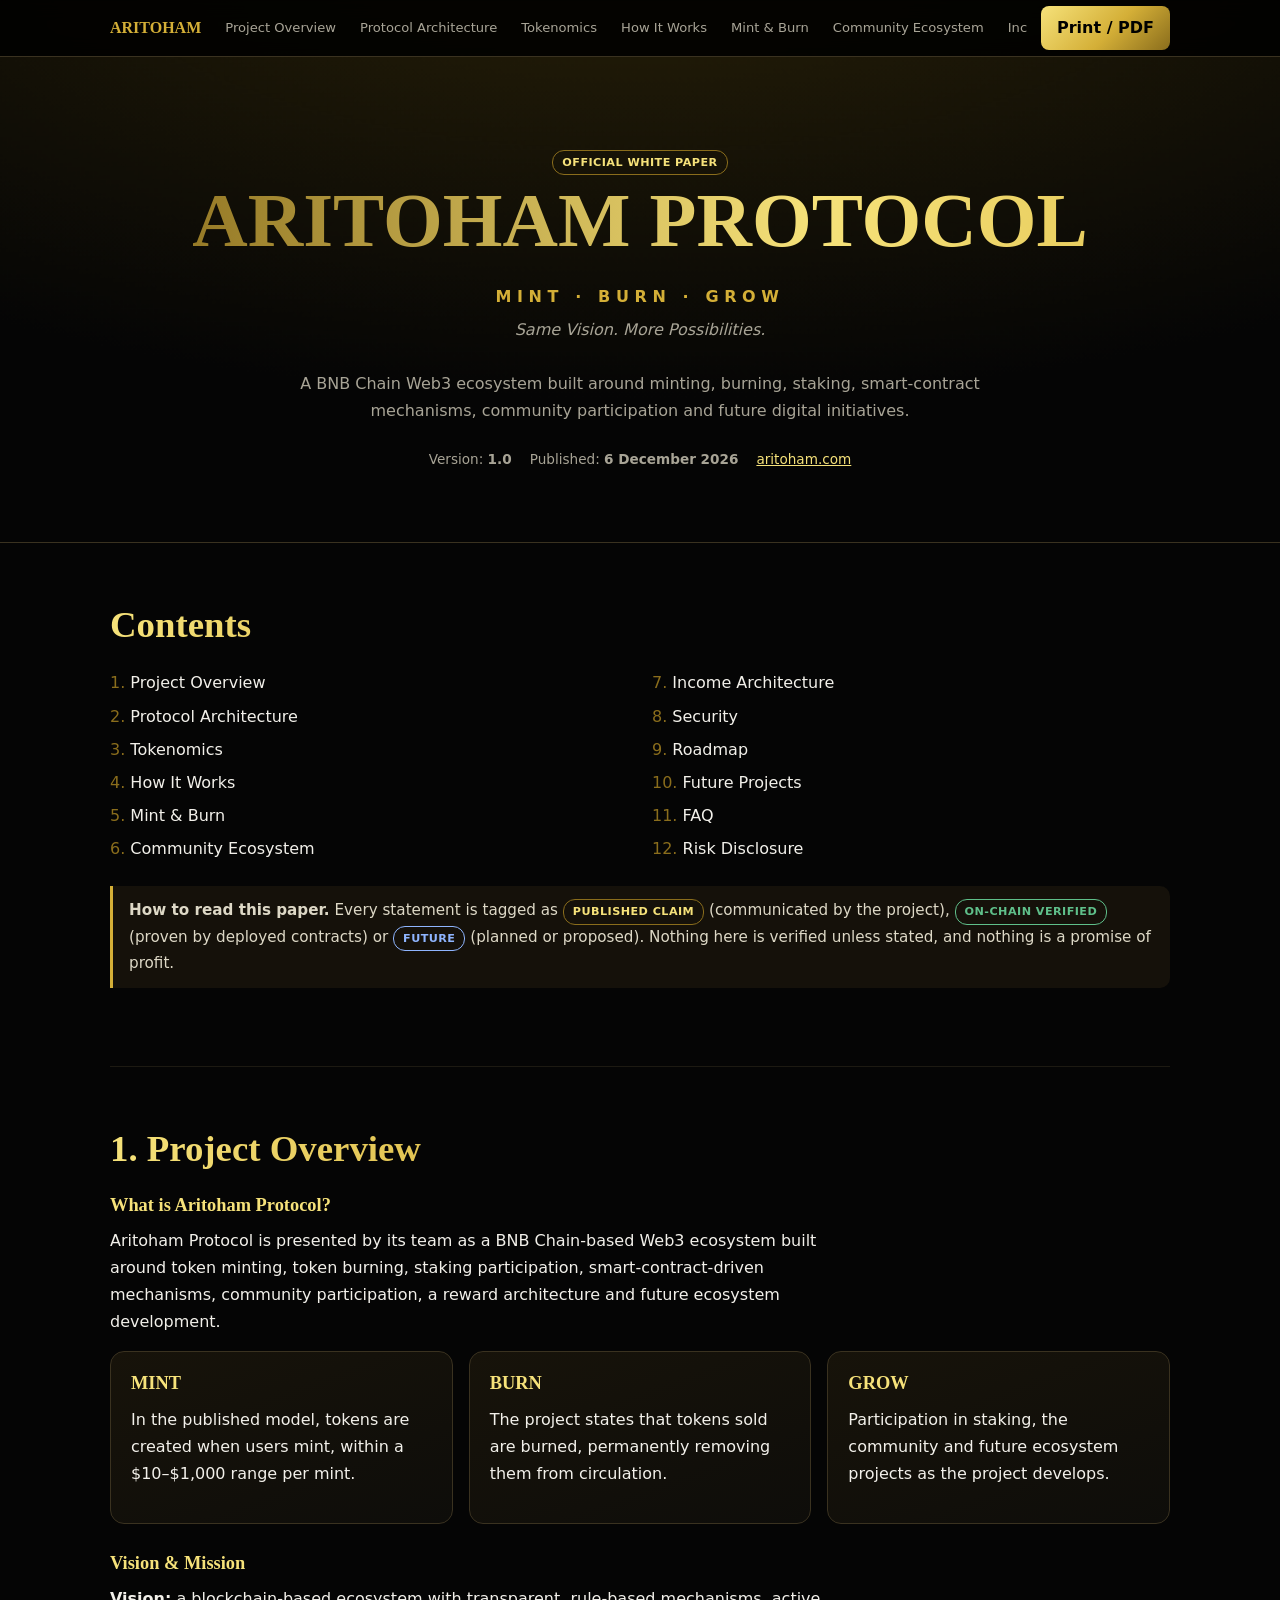
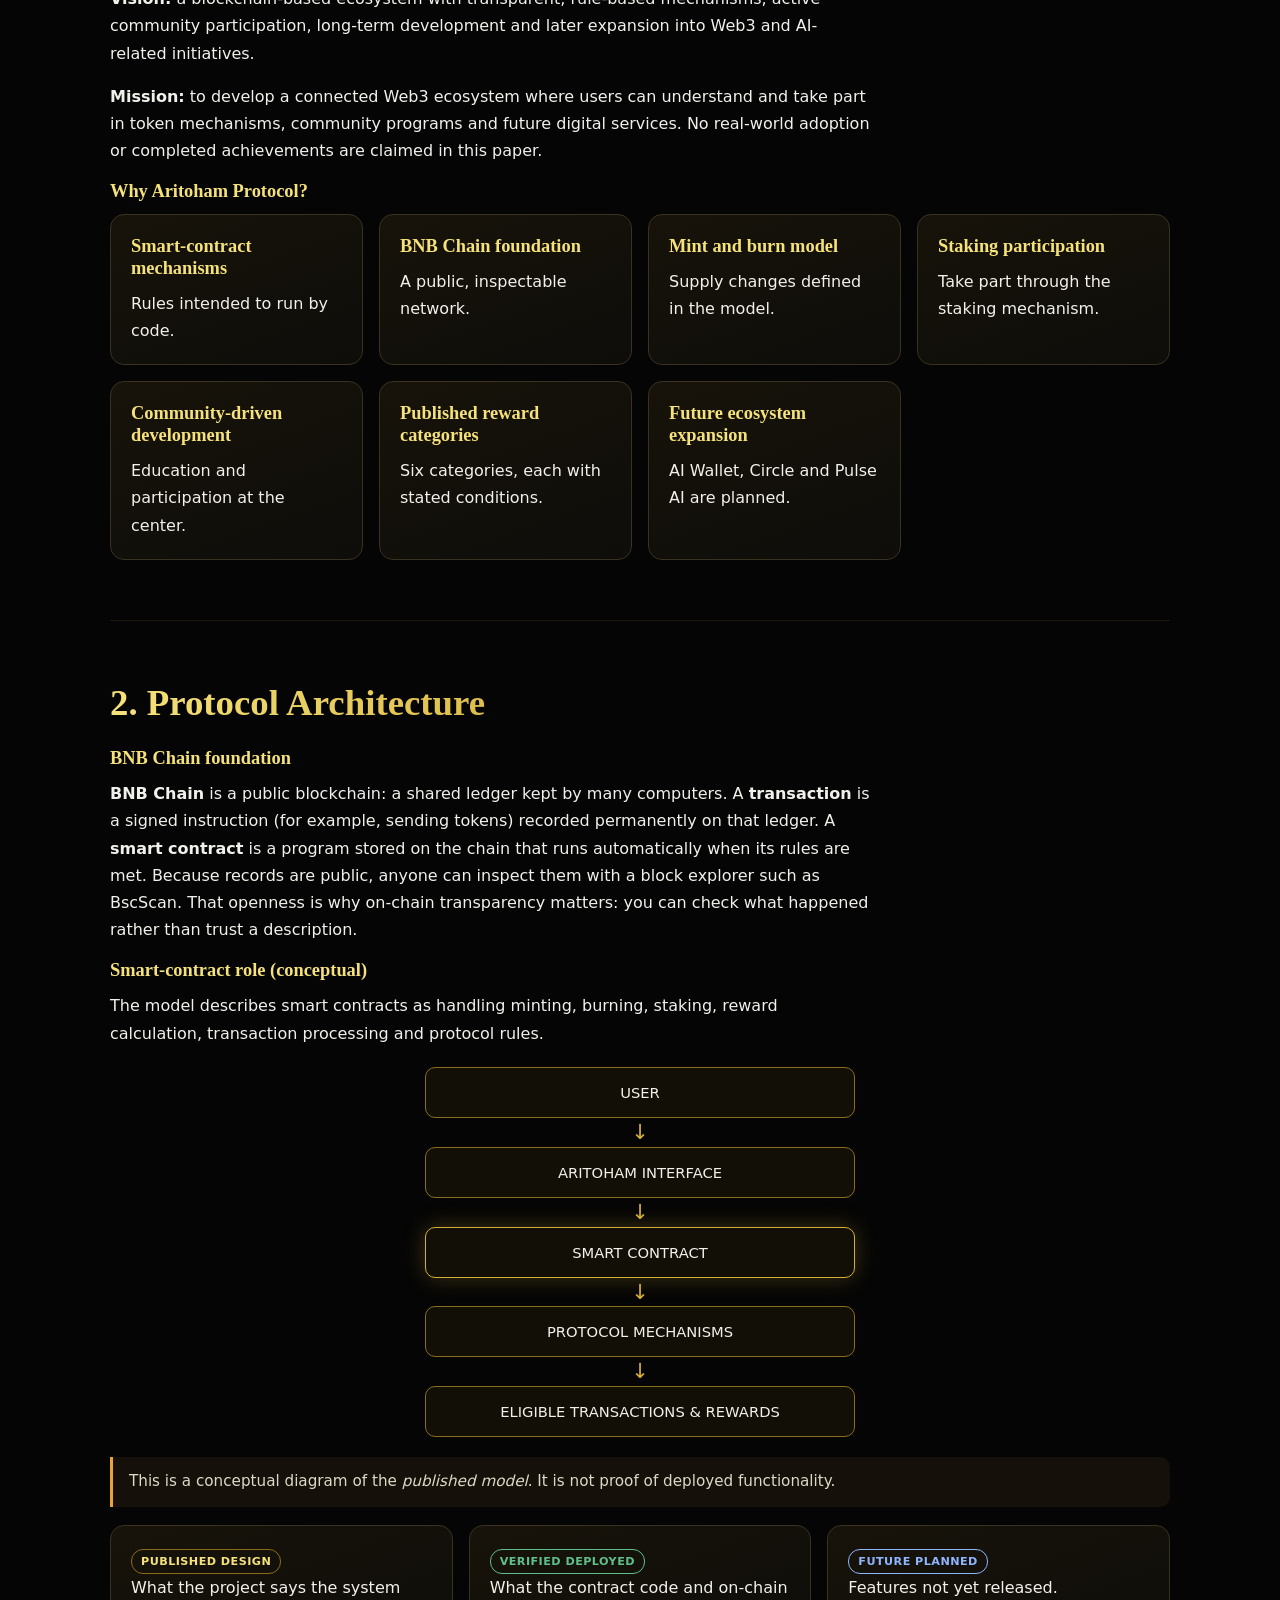
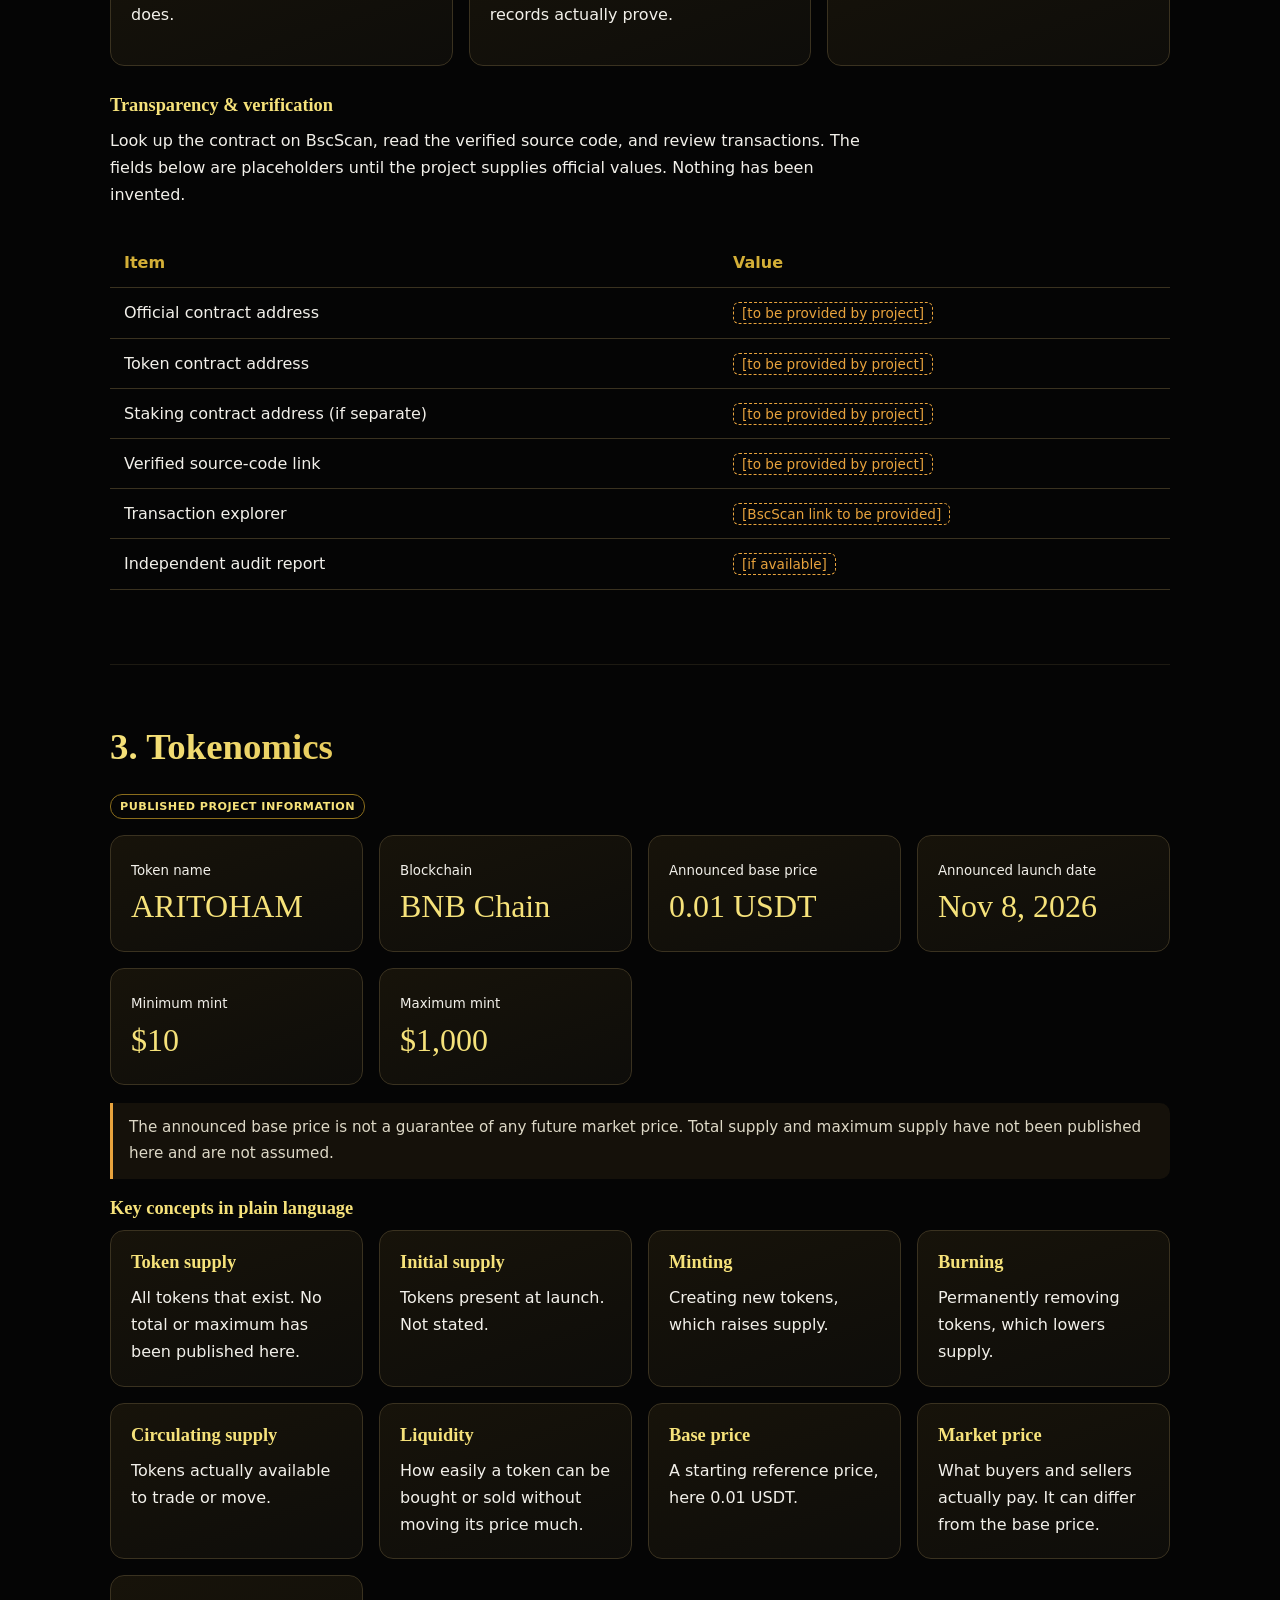
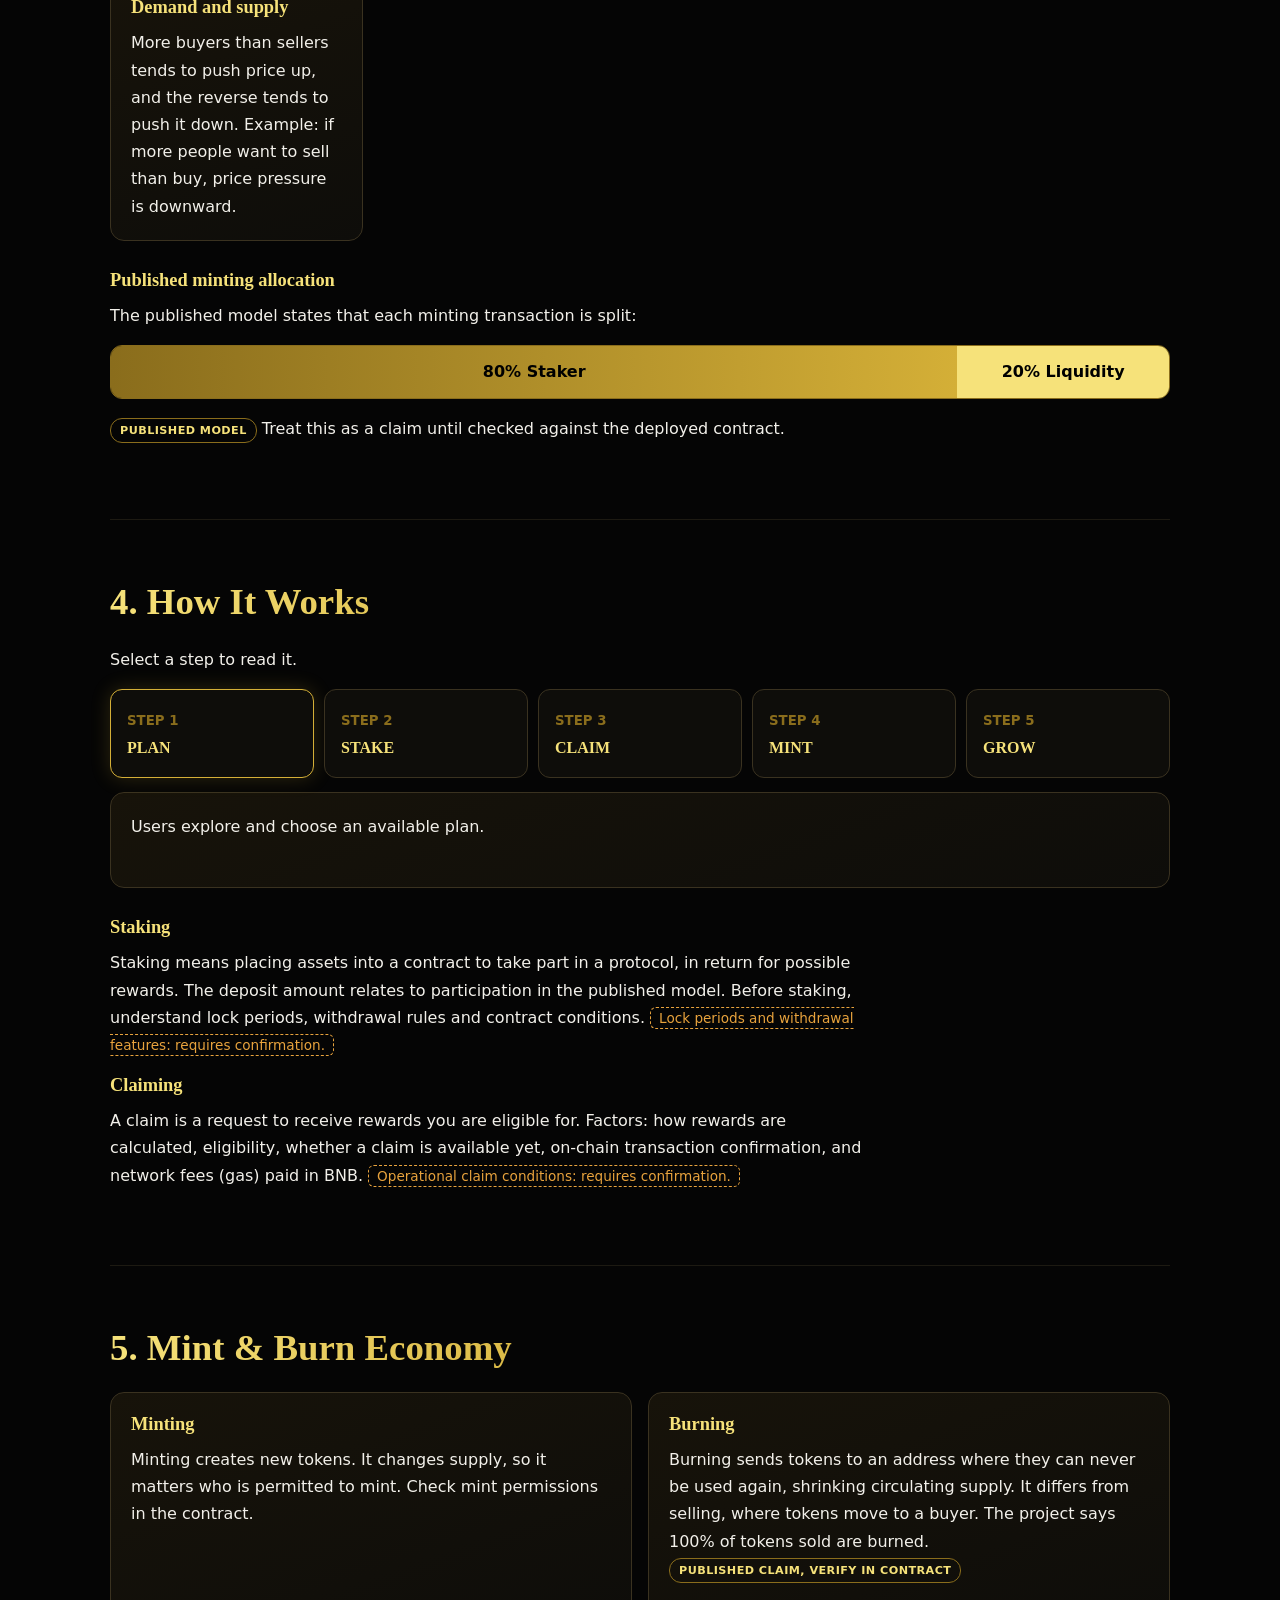
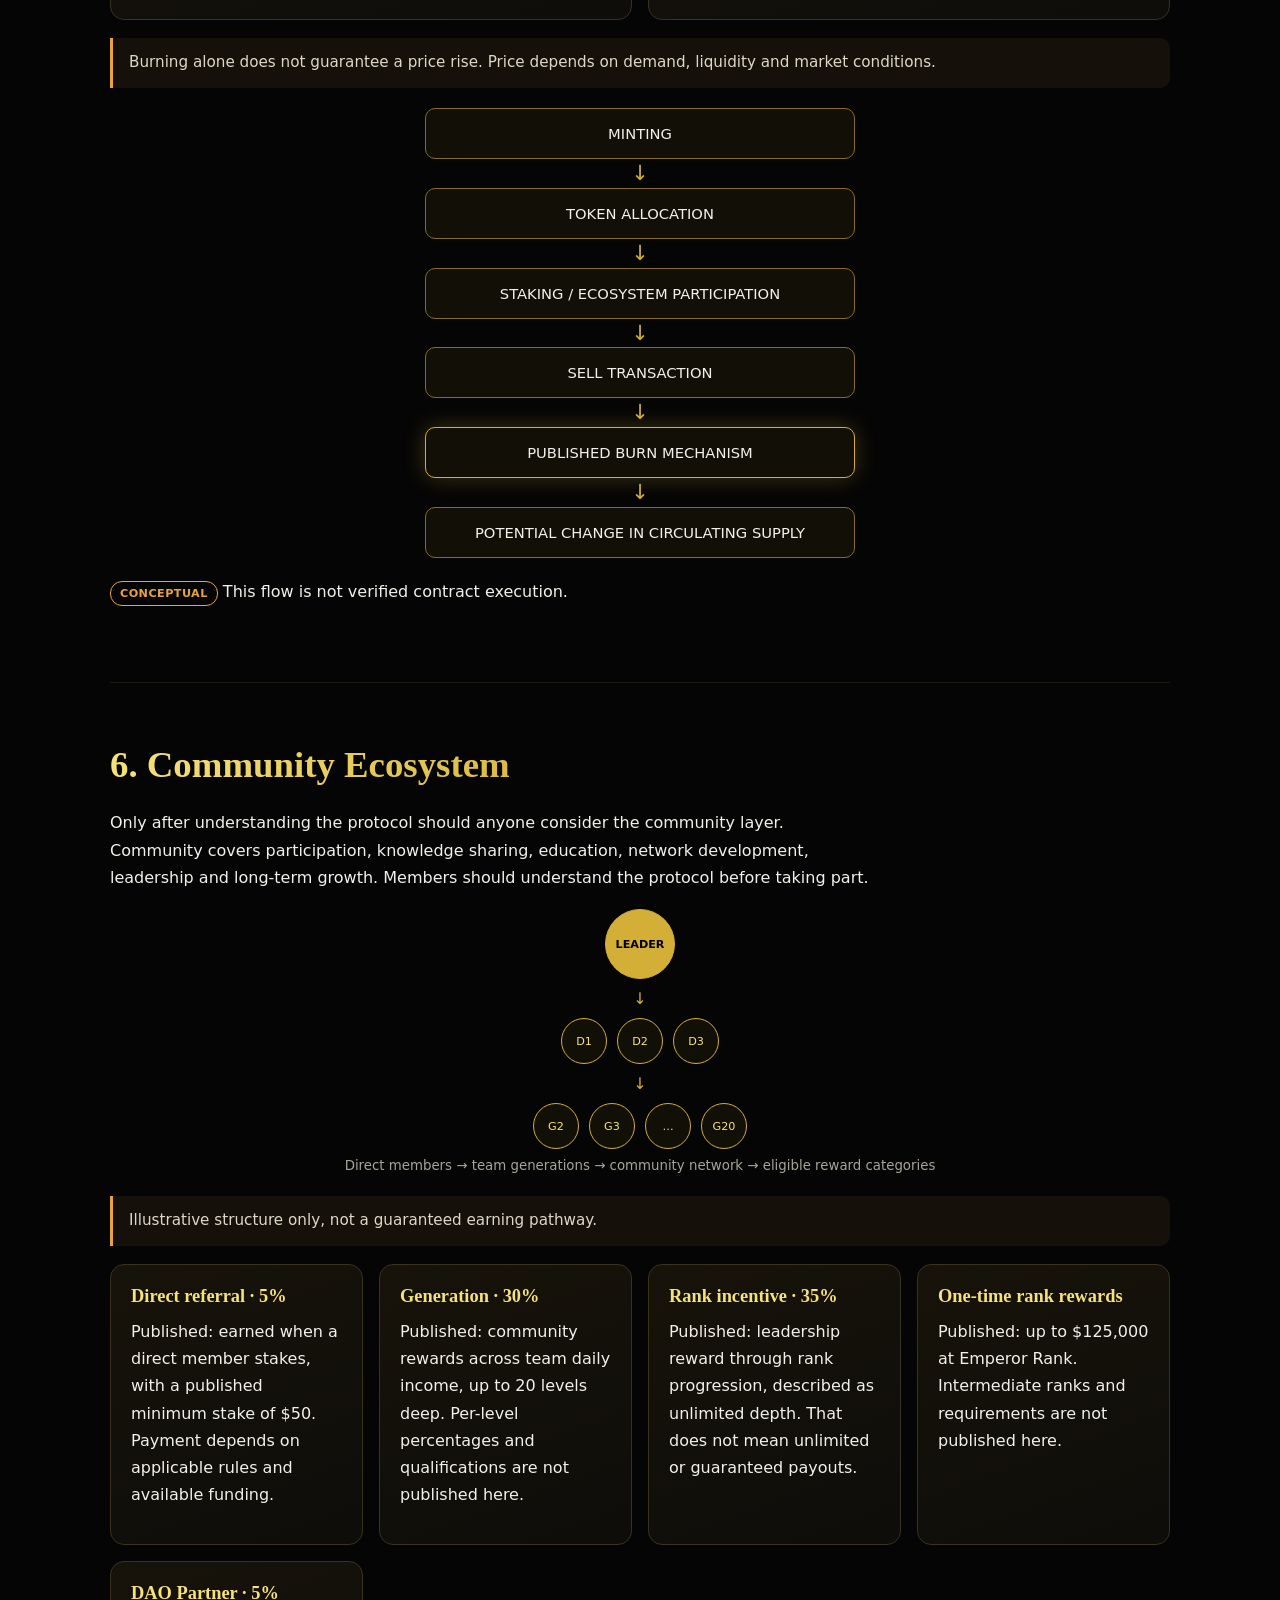
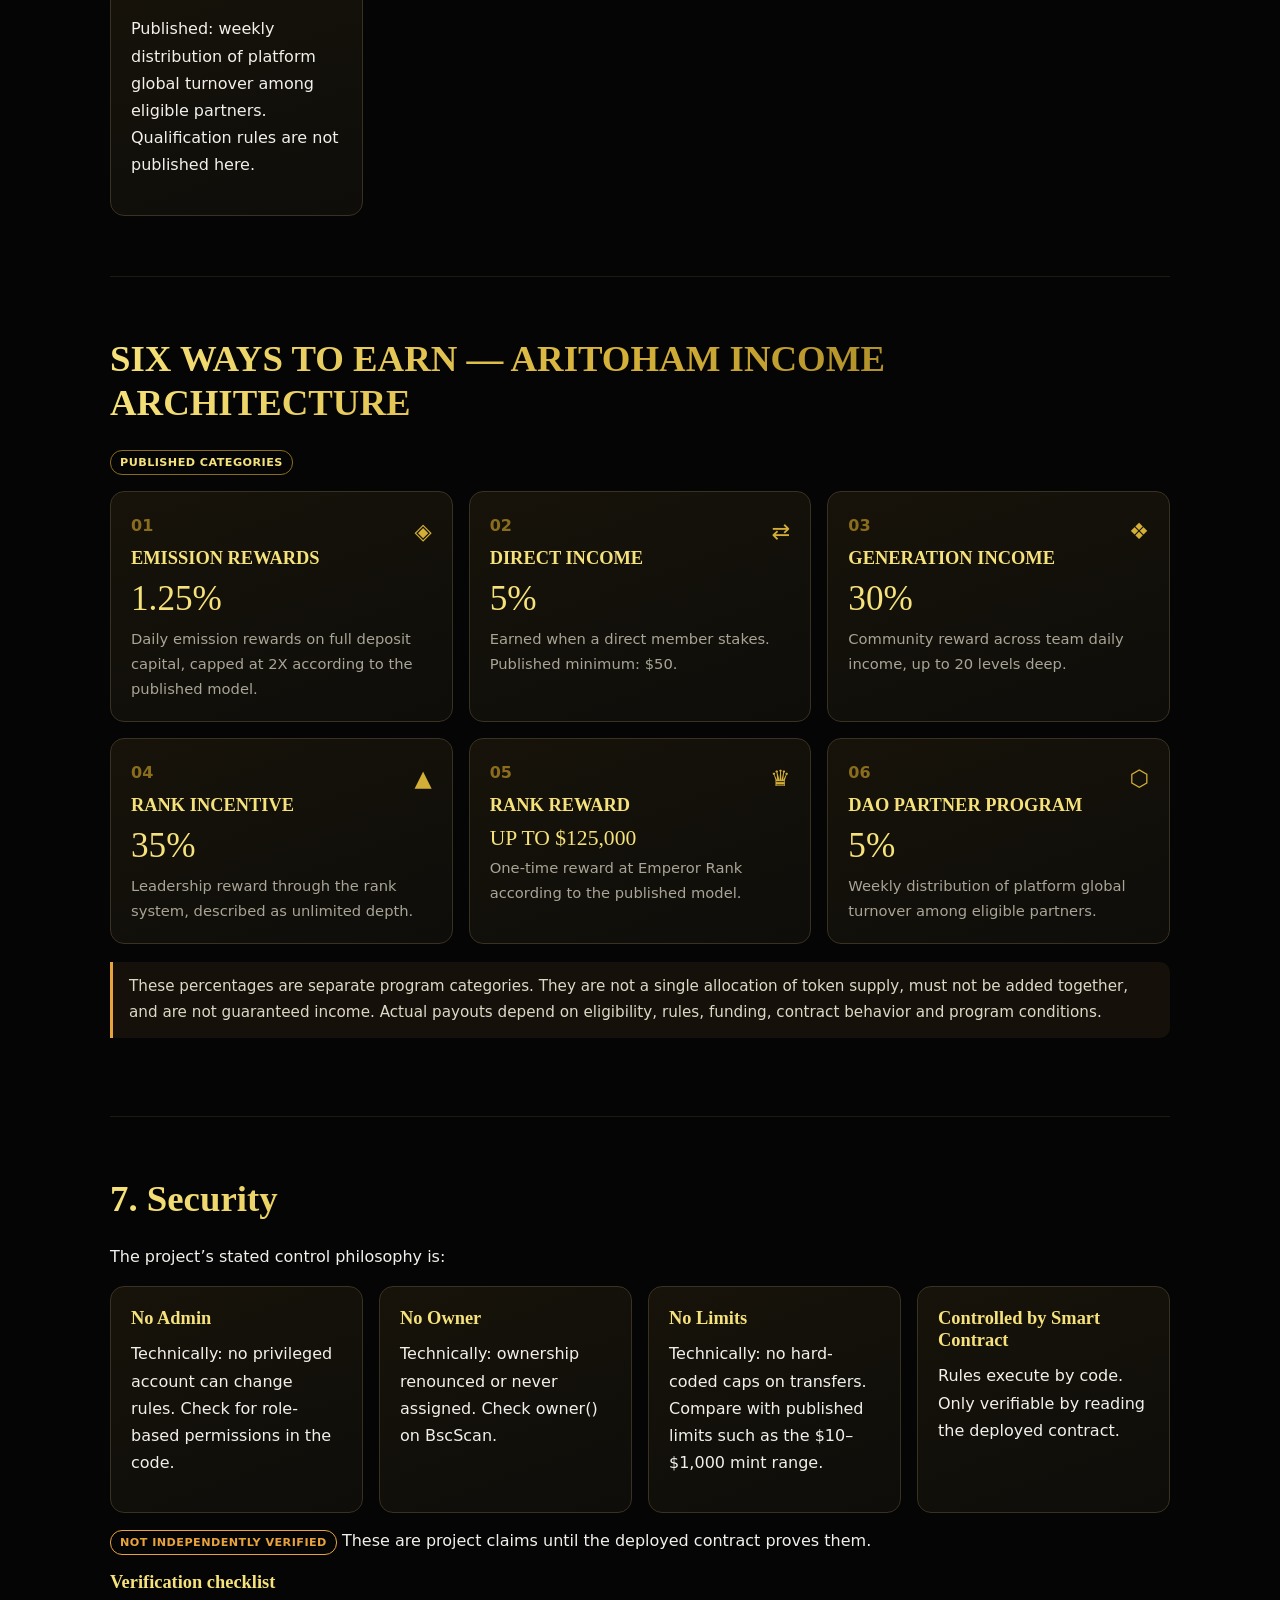
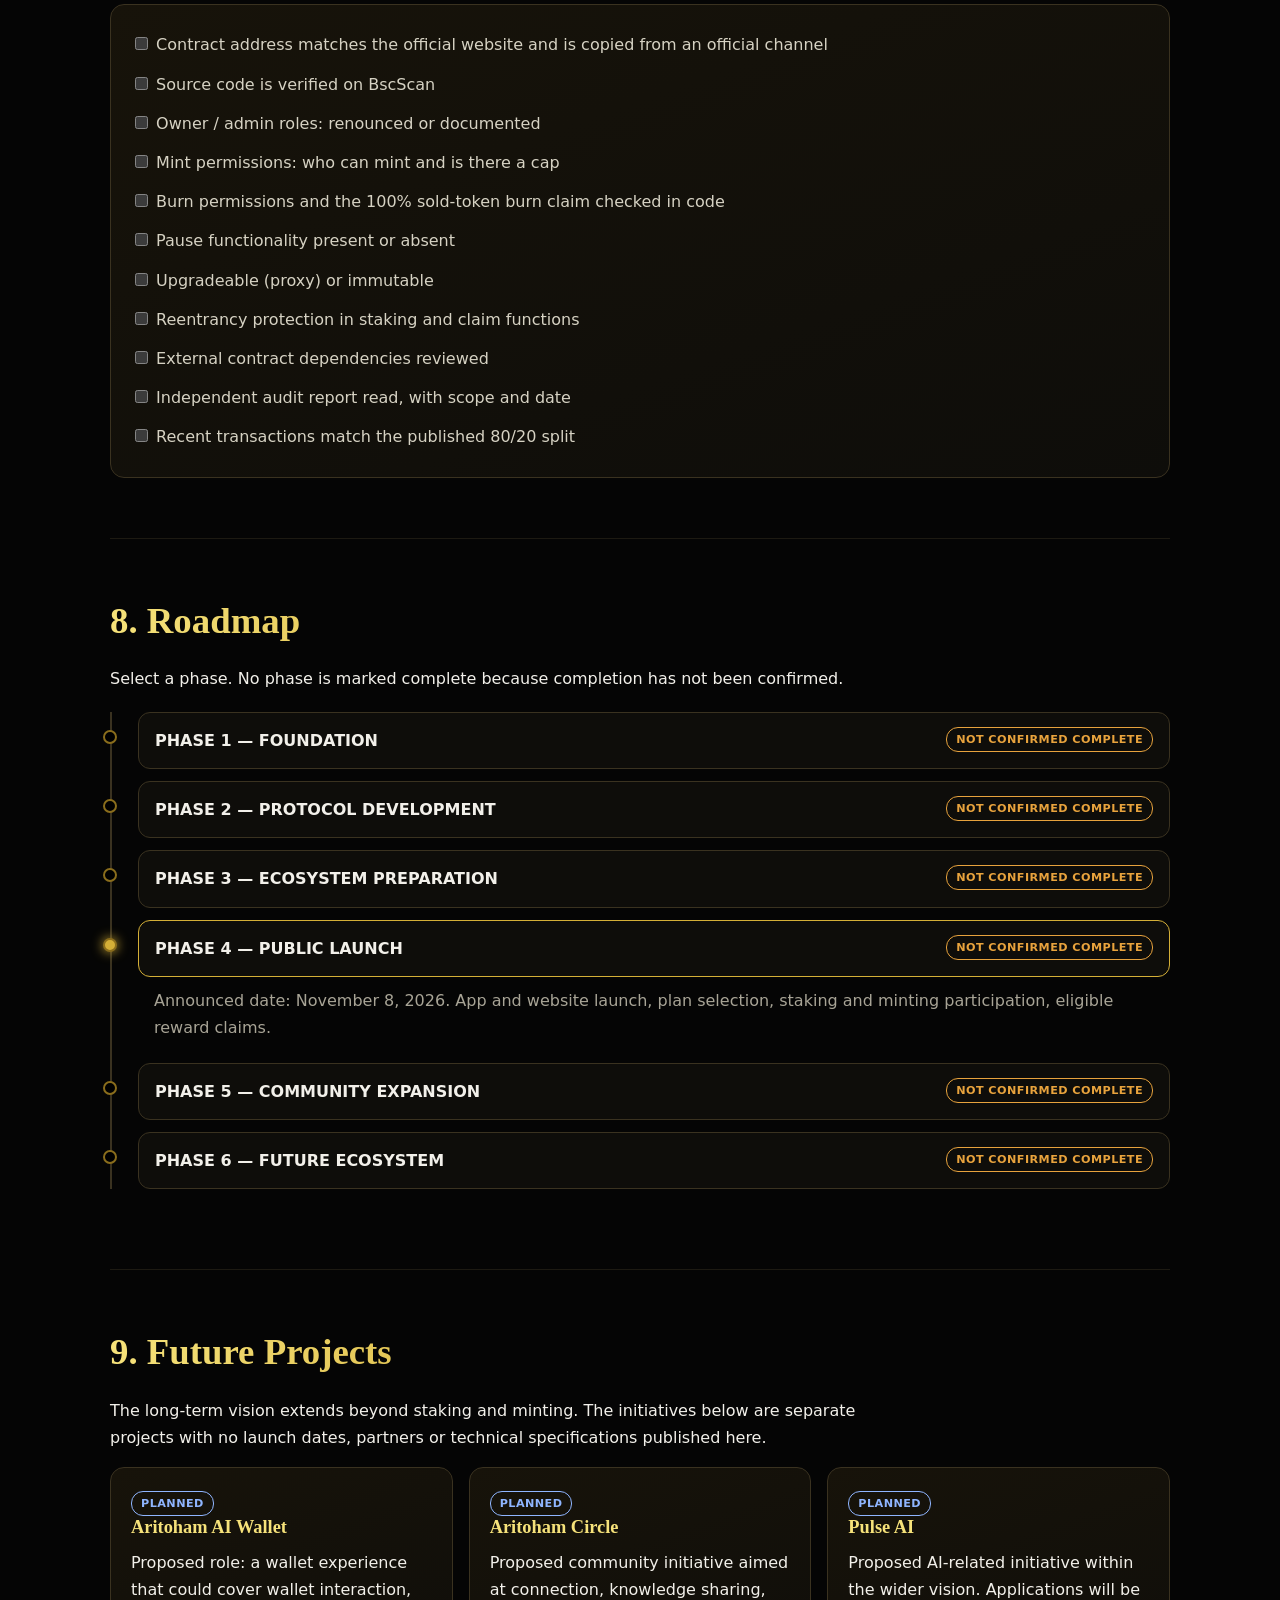
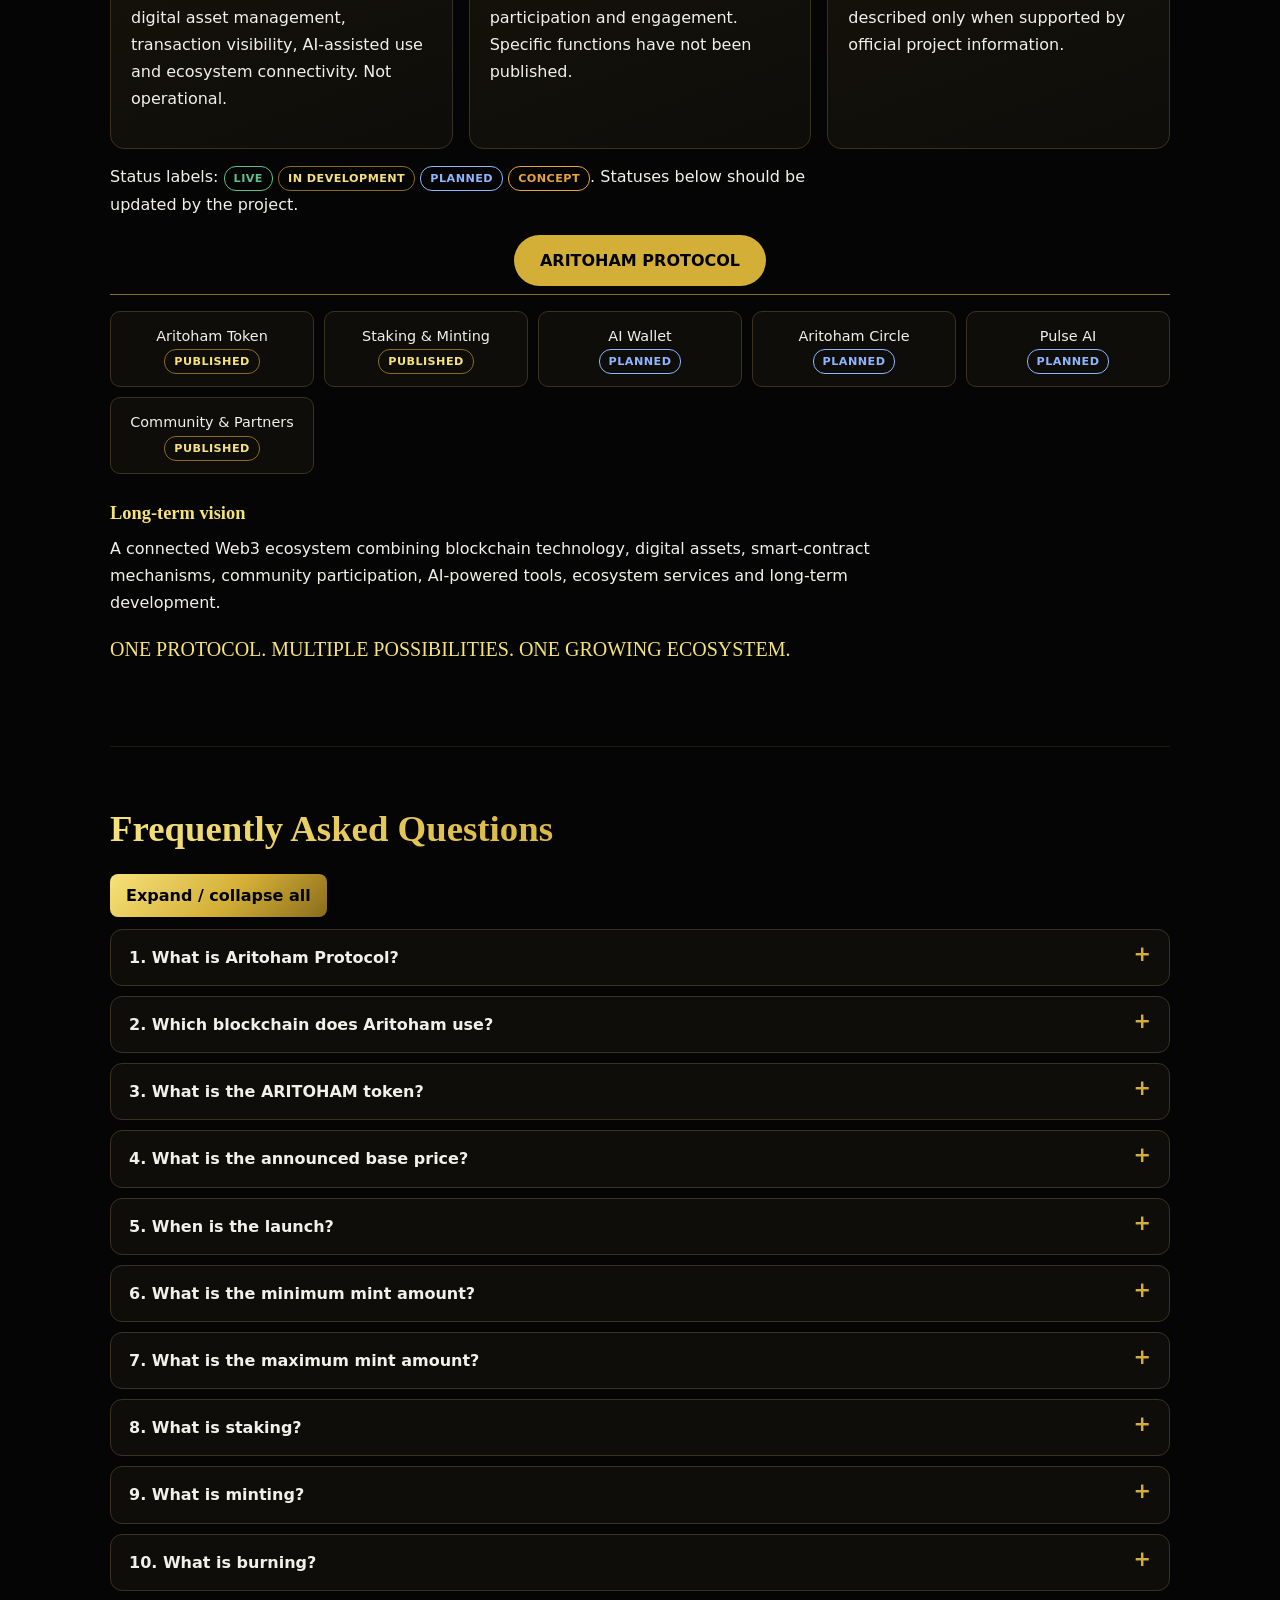
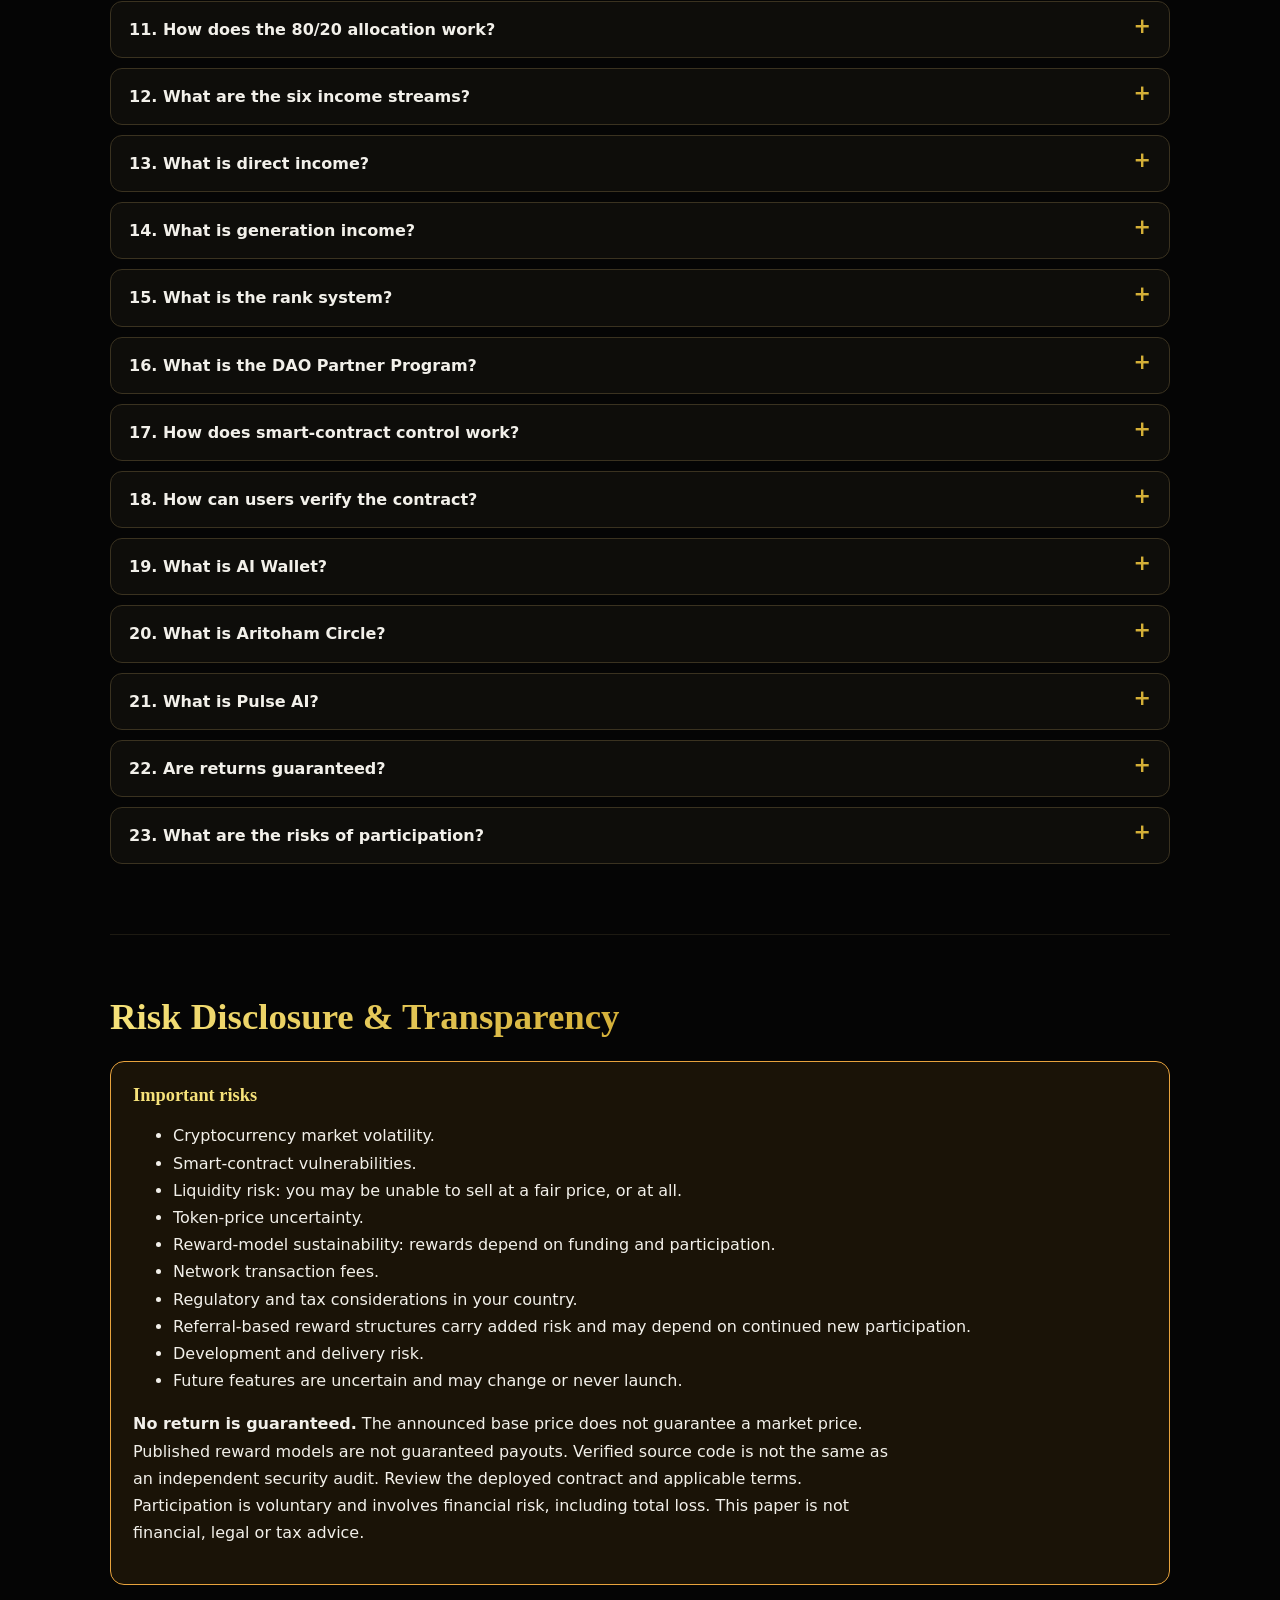
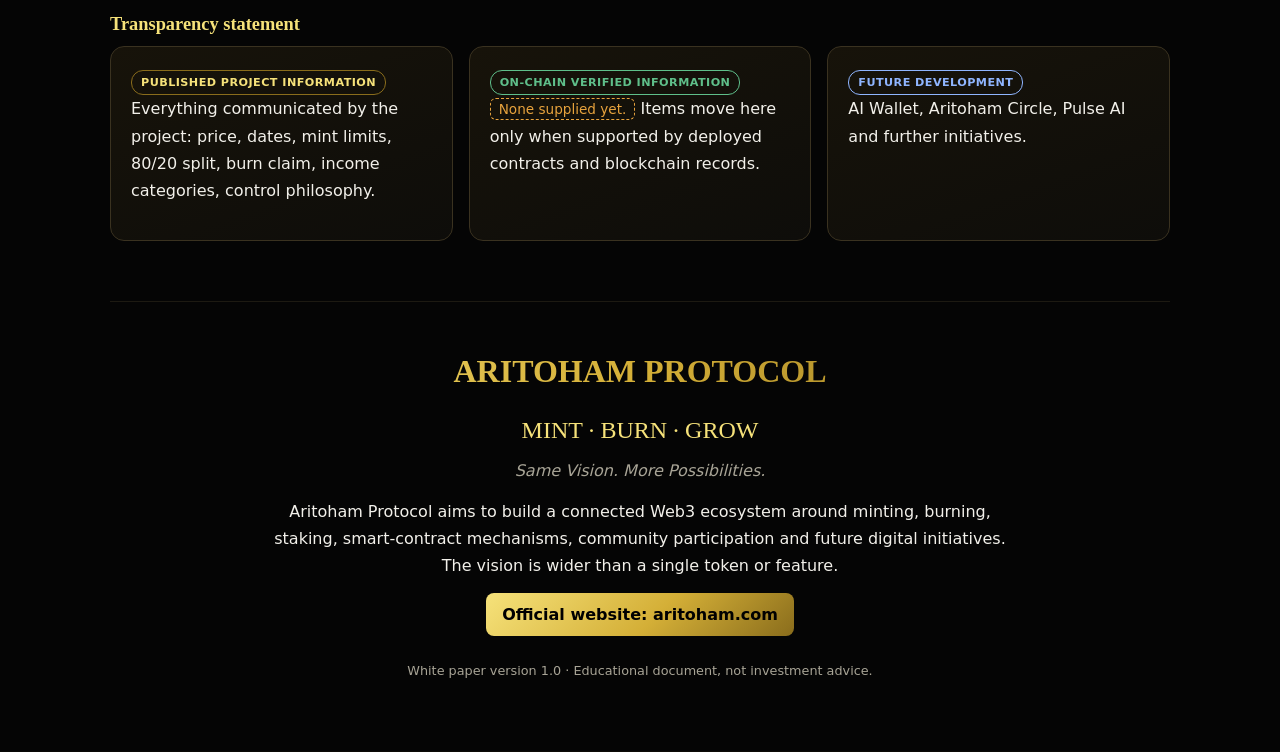
==== whitepaper.html @ d70d18da "white paper added" ====
<!DOCTYPE html>
<html lang="en">
  <head>
    <meta charset="utf-8" />
    <meta
      name="viewport"
      content="width=device-width, initial-scale=1, viewport-fit=cover"
    />
    <title>Aritoham Protocol – Official White Paper</title>
    <meta
      name="description"
      content="Official white paper of Aritoham Protocol, a BNB Chain Web3 ecosystem built around minting, burning and staking. Published claims, verification and risks explained."
    />
    <meta name="theme-color" content="#000000" />
    <style>
      :root {
        --bg: #050505;
        --panel: #0e0d0a;
        --line: #3a3220;
        --gold: #d4af37;
        --gold2: #f6e27a;
        --gold3: #8a6d1c;
        --tx: #f2f0ea;
        --mut: #a8a496;
        --warn: #e8a33d;
        --ok: #5fbf8a;
        color-scheme: dark;
        box-sizing: border-box;
        padding-top: env(safe-area-inset-top, 0px);
        padding-bottom: env(safe-area-inset-bottom, 0px);
      }
      html {
        scroll-behavior: smooth;
        scroll-padding-top: calc(70px + env(safe-area-inset-top, 0px));
        background: var(--bg);
      }
      *,
      *:before,
      *:after {
        box-sizing: inherit;
      }
      body {
        margin: 0;
        background: radial-gradient(
            1200px 500px at 50% -100px,
            #2a2208,
            transparent
          ),
          var(--bg);
        color: var(--tx);
        font: 16px/1.7 "Segoe UI", system-ui, -apple-system, Roboto, Arial,
          sans-serif;
      }
      body::before {
        content: "";
        position: fixed;
        inset: 0 0 auto;
        height: env(safe-area-inset-top, 0px);
        background: #000;
        z-index: 60;
      }
      h1,
      h2,
      h3 {
        font-family: Georgia, "Times New Roman", serif;
        line-height: 1.2;
        margin: 0 0 0.6em;
      }
      h2 {
        font-size: clamp(1.6rem, 4vw, 2.3rem);
        background: linear-gradient(
          90deg,
          var(--gold2),
          var(--gold),
          var(--gold3)
        );
        -webkit-background-clip: text;
        background-clip: text;
        color: transparent;
      }
      h3 {
        font-size: 1.15rem;
        color: var(--gold2);
      }
      p {
        margin: 0 0 1em;
        max-width: 75ch;
      }
      a {
        color: var(--gold2);
      }
      .wrap {
        max-width: 1100px;
        margin: auto;
        padding: 0 20px;
      }
      nav {
        position: sticky;
        top: env(safe-area-inset-top, 0px);
        z-index: 50;
        background: #000d;
        backdrop-filter: blur(10px);
        border-bottom: 1px solid var(--line);
      }
      nav .wrap {
        display: flex;
        align-items: center;
        gap: 14px;
        height: 56px;
      }
      .logo {
        font-family: Georgia, serif;
        font-weight: 700;
        color: var(--gold);
        white-space: nowrap;
        text-decoration: none;
      }
      .links {
        display: flex;
        gap: 4px;
        overflow-x: auto;
        scrollbar-width: none;
        flex: 1;
      }
      .links a {
        color: var(--mut);
        text-decoration: none;
        font-size: 0.82rem;
        padding: 6px 10px;
        border-radius: 20px;
        white-space: nowrap;
      }
      .links a:hover,
      .links a.on {
        color: #000;
        background: var(--gold);
      }
      button,
      .btn {
        font: inherit;
        cursor: pointer;
      }
      .btn {
        background: linear-gradient(
          135deg,
          var(--gold2),
          var(--gold) 55%,
          var(--gold3)
        );
        color: #000;
        border: 0;
        border-radius: 8px;
        padding: 8px 16px;
        font-weight: 700;
        white-space: nowrap;
      }
      :focus-visible {
        outline: 2px solid var(--gold2);
        outline-offset: 2px;
      }
      header.hero {
        padding: 90px 0 70px;
        text-align: center;
        border-bottom: 1px solid var(--line);
      }
      .hero h1 {
        font-size: clamp(2.4rem, 8vw, 4.8rem);
        margin: 0;
        background: linear-gradient(
          90deg,
          var(--gold3),
          var(--gold2),
          var(--gold),
          var(--gold3)
        );
        background-size: 200% 100%;
        -webkit-background-clip: text;
        background-clip: text;
        color: transparent;
        animation: sh 7s linear infinite;
      }
      @keyframes sh {
        to {
          background-position: 200% 0;
        }
      }
      .hero .mbg {
        letter-spacing: 0.35em;
        color: var(--gold);
        margin: 16px 0 6px;
        font-weight: 600;
      }
      .hero .tag {
        color: var(--mut);
        font-style: italic;
      }
      .meta {
        display: inline-flex;
        gap: 18px;
        flex-wrap: wrap;
        justify-content: center;
        margin-top: 24px;
        font-size: 0.85rem;
        color: var(--mut);
      }
      section {
        padding: 60px 0;
        border-bottom: 1px solid #1d1a12;
      }
      .grid {
        display: grid;
        gap: 16px;
        grid-template-columns: repeat(auto-fit, minmax(240px, 1fr));
      }
      .g3 {
        grid-template-columns: repeat(3, 1fr);
      }
      @media (max-width: 860px) {
        .g3 {
          grid-template-columns: repeat(2, 1fr);
        }
      }
      @media (max-width: 560px) {
        .g3 {
          grid-template-columns: 1fr;
        }
      }
      .card {
        background: linear-gradient(160deg, #17130a, var(--panel));
        border: 1px solid var(--line);
        border-radius: 14px;
        padding: 20px;
      }
      .card:hover {
        border-color: var(--gold);
      }
      .card .big {
        font-family: Georgia, serif;
        font-size: 2rem;
        color: var(--gold2);
        line-height: 1.1;
        margin: 0.2em 0;
      }
      .card .no {
        color: var(--gold3);
        font-weight: 700;
      }
      .badge {
        display: inline-block;
        font-size: 0.7rem;
        font-weight: 700;
        padding: 2px 9px;
        border-radius: 12px;
        border: 1px solid;
        letter-spacing: 0.04em;
      }
      .b-pub {
        color: var(--gold2);
        border-color: var(--gold3);
      }
      .b-ver {
        color: var(--ok);
        border-color: var(--ok);
      }
      .b-fut {
        color: #8fb5ff;
        border-color: #8fb5ff;
      }
      .b-warn {
        color: var(--warn);
        border-color: var(--warn);
      }
      .note {
        border-left: 3px solid var(--gold);
        background: #15110a;
        padding: 12px 16px;
        border-radius: 0 10px 10px 0;
        margin: 18px 0;
        color: #ddd8c6;
        font-size: 0.95rem;
      }
      .note.warn {
        border-color: var(--warn);
      }
      table {
        width: 100%;
        border-collapse: collapse;
        margin: 14px 0;
      }
      th,
      td {
        text-align: left;
        padding: 11px 14px;
        border-bottom: 1px solid var(--line);
      }
      th {
        color: var(--gold);
        font-weight: 600;
      }
      .scroll {
        overflow-x: auto;
      }
      .flow {
        display: flex;
        flex-direction: column;
        align-items: center;
        gap: 0;
        margin: 20px 0;
      }
      .flow .n {
        width: min(100%, 430px);
        text-align: center;
        padding: 12px;
        border: 1px solid var(--gold3);
        border-radius: 10px;
        background: #120f07;
        font-size: 0.92rem;
      }
      .flow .ar {
        color: var(--gold);
        line-height: 1.1;
        font-size: 1.3rem;
        padding: 3px 0;
      }
      .flow .n.act {
        box-shadow: 0 0 22px #d4af3744;
        border-color: var(--gold);
      }
      .steps {
        display: grid;
        grid-template-columns: repeat(5, 1fr);
        gap: 10px;
        position: relative;
        counter-reset: s;
      }
      @media (max-width: 860px) {
        .steps {
          grid-template-columns: 1fr;
        }
      }
      .step {
        background: var(--panel);
        border: 1px solid var(--line);
        border-radius: 12px;
        padding: 16px;
        cursor: pointer;
        text-align: left;
        color: var(--tx);
      }
      .step b {
        color: var(--gold2);
        display: block;
        font-family: Georgia, serif;
      }
      .step small {
        color: var(--gold3);
        font-weight: 700;
      }
      .step.on {
        border-color: var(--gold);
        box-shadow: 0 0 20px #d4af3733;
      }
      #stepTxt {
        min-height: 3.4em;
      }
      .bar {
        display: flex;
        height: 54px;
        border-radius: 12px;
        overflow: hidden;
        border: 1px solid var(--gold3);
        font-weight: 700;
        margin: 16px 0;
      }
      .bar div {
        display: flex;
        align-items: center;
        justify-content: center;
        color: #000;
      }
      .bar .a {
        width: 80%;
        background: linear-gradient(90deg, var(--gold3), var(--gold));
      }
      .bar .b {
        width: 20%;
        background: var(--gold2);
      }
      .tree {
        display: flex;
        flex-direction: column;
        align-items: center;
        gap: 6px;
        margin: 18px 0;
      }
      .tree .row {
        display: flex;
        gap: 10px;
        justify-content: center;
        flex-wrap: wrap;
      }
      .dot {
        width: 46px;
        height: 46px;
        border-radius: 50%;
        border: 1px solid var(--gold);
        display: flex;
        align-items: center;
        justify-content: center;
        font-size: 0.7rem;
        color: var(--gold2);
        background: #120f07;
      }
      .dot.top {
        width: 70px;
        height: 70px;
        background: var(--gold);
        color: #000;
        font-weight: 700;
      }
      .ph {
        border: 1px dashed var(--warn);
        color: var(--warn);
        padding: 2px 8px;
        border-radius: 6px;
        font-size: 0.85rem;
      }
      .road {
        position: relative;
        margin: 20px 0;
        padding-left: 26px;
        border-left: 2px solid var(--line);
      }
      .ph-item {
        position: relative;
        margin-bottom: 12px;
      }
      .ph-item::before {
        content: "";
        position: absolute;
        left: -35px;
        top: 18px;
        width: 14px;
        height: 14px;
        border-radius: 50%;
        background: #000;
        border: 2px solid var(--gold3);
      }
      .ph-item.on::before {
        background: var(--gold);
        box-shadow: 0 0 12px var(--gold);
      }
      .ph-item button {
        width: 100%;
        text-align: left;
        background: var(--panel);
        border: 1px solid var(--line);
        color: var(--tx);
        padding: 14px 16px;
        border-radius: 12px;
        display: flex;
        justify-content: space-between;
        gap: 10px;
      }
      .ph-item.on button {
        border-color: var(--gold);
      }
      .ph-item .body {
        display: none;
        padding: 10px 16px;
        color: var(--mut);
      }
      .ph-item.on .body {
        display: block;
      }
      .acc {
        border: 1px solid var(--line);
        border-radius: 12px;
        margin-bottom: 10px;
        background: var(--panel);
        overflow: hidden;
      }
      .acc button {
        width: 100%;
        text-align: left;
        background: none;
        border: 0;
        color: var(--tx);
        padding: 14px 18px;
        display: flex;
        justify-content: space-between;
        gap: 12px;
        font-weight: 600;
      }
      .acc button::after {
        content: "+";
        color: var(--gold);
        font-size: 1.3rem;
        line-height: 1;
      }
      .acc.open button::after {
        content: "–";
      }
      .acc .ans {
        display: none;
        padding: 0 18px 14px;
        color: #d6d2c3;
      }
      .acc.open .ans {
        display: block;
      }
      .toc {
        columns: 2 260px;
        gap: 24px;
        padding: 0;
        list-style: none;
        counter-reset: t;
      }
      .toc li {
        counter-increment: t;
        margin-bottom: 6px;
      }
      .toc a {
        text-decoration: none;
        color: var(--tx);
      }
      .toc a::before {
        content: counter(t) ". ";
        color: var(--gold3);
      }
      .toc a:hover {
        color: var(--gold2);
      }
      .chk label {
        display: block;
        padding: 6px 0;
        color: #d6d2c3;
      }
      .risk {
        border: 1px solid var(--warn);
        background: #1a1307;
        border-radius: 14px;
        padding: 22px;
      }
      .eco {
        display: flex;
        flex-direction: column;
        align-items: center;
        gap: 8px;
      }
      .eco .core {
        background: var(--gold);
        color: #000;
        font-weight: 700;
        padding: 12px 26px;
        border-radius: 30px;
      }
      .eco .kids {
        display: grid;
        gap: 10px;
        grid-template-columns: repeat(auto-fit, minmax(170px, 1fr));
        width: 100%;
        border-top: 1px solid var(--gold3);
        padding-top: 16px;
      }
      .kid {
        border: 1px solid var(--line);
        border-radius: 10px;
        padding: 12px;
        text-align: center;
        background: var(--panel);
        font-size: 0.9rem;
      }
      footer {
        padding: 50px 0 70px;
        text-align: center;
      }
      footer .fin {
        font-family: Georgia, serif;
        font-size: clamp(1rem, 3vw, 1.5rem);
        color: var(--gold2);
      }
      @media (prefers-reduced-motion: reduce) {
        * {
          animation: none !important;
          scroll-behavior: auto !important;
        }
      }
      @media print {
        body {
          background: #fff;
          color: #000;
        }
        nav,
        .noprint {
          display: none;
        }
        h2,
        .hero h1 {
          color: #8a6d1c;
          background: none;
        }
        .card,
        .acc,
        .note,
        .risk {
          background: #fff;
          border-color: #999;
          color: #000;
        }
        .acc .ans,
        .ph-item .body {
          display: block !important;
          color: #000;
        }
        section {
          break-inside: avoid-page;
          padding: 24px 0;
        }
        p,
        td,
        th,
        .card .big,
        h3,
        .flow .n,
        .step b {
          color: #000;
        }
        body::before {
          display: none;
        }
      }
    </style>
  </head>
  <body>
    <nav aria-label="Primary">
      <div class="wrap">
        <a class="logo" href="#top">ARITOHAM</a>
        <div class="links" id="links"></div>
        <button class="btn noprint" onclick="window.print()">
          Print / PDF
        </button>
      </div>
    </nav>

    <header class="hero" id="top">
      <div class="wrap">
        <span class="badge b-pub">OFFICIAL WHITE PAPER</span>
        <h1>ARITOHAM PROTOCOL</h1>
        <div class="mbg">MINT · BURN · GROW</div>
        <div class="tag">Same Vision. More Possibilities.</div>
        <p style="margin: 26px auto 0; color: var(--mut)">
          A BNB Chain Web3 ecosystem built around minting, burning, staking,
          smart-contract mechanisms, community participation and future digital
          initiatives.
        </p>
        <div class="meta">
          <span>Version: <b id="ver">1.0</b></span
          ><span
            >Published: <b id="pub">[Publication date – update here]</b></span
          ><a href="index.html" rel="noopener">aritoham.com</a>
        </div>
      </div>
    </header>

    <main class="wrap">
      <section id="toc">
        <h2>Contents</h2>
        <ol class="toc" id="tocList"></ol>
        <div class="note">
          <b>How to read this paper.</b> Every statement is tagged as
          <span class="badge b-pub">PUBLISHED CLAIM</span> (communicated by the
          project), <span class="badge b-ver">ON-CHAIN VERIFIED</span> (proven
          by deployed contracts) or
          <span class="badge b-fut">FUTURE</span> (planned or proposed). Nothing
          here is verified unless stated, and nothing is a promise of profit.
        </div>
      </section>

      <section id="overview">
        <h2>1. Project Overview</h2>
        <h3>What is Aritoham Protocol?</h3>
        <p>
          Aritoham Protocol is presented by its team as a BNB Chain-based Web3
          ecosystem built around token minting, token burning, staking
          participation, smart-contract-driven mechanisms, community
          participation, a reward architecture and future ecosystem development.
        </p>
        <div class="grid">
          <div class="card">
            <h3>MINT</h3>
            <p>
              In the published model, tokens are created when users mint, within
              a $10–$1,000 range per mint.
            </p>
          </div>
          <div class="card">
            <h3>BURN</h3>
            <p>
              The project states that tokens sold are burned, permanently
              removing them from circulation.
            </p>
          </div>
          <div class="card">
            <h3>GROW</h3>
            <p>
              Participation in staking, the community and future ecosystem
              projects as the project develops.
            </p>
          </div>
        </div>
        <h3 style="margin-top: 28px">Vision &amp; Mission</h3>
        <p>
          <b>Vision:</b> a blockchain-based ecosystem with transparent,
          rule-based mechanisms, active community participation, long-term
          development and later expansion into Web3 and AI-related initiatives.
        </p>
        <p>
          <b>Mission:</b> to develop a connected Web3 ecosystem where users can
          understand and take part in token mechanisms, community programs and
          future digital services. No real-world adoption or completed
          achievements are claimed in this paper.
        </p>
        <h3>Why Aritoham Protocol?</h3>
        <div class="grid" id="why"></div>
      </section>

      <section id="architecture">
        <h2>2. Protocol Architecture</h2>
        <h3>BNB Chain foundation</h3>
        <p>
          <b>BNB Chain</b> is a public blockchain: a shared ledger kept by many
          computers. A <b>transaction</b> is a signed instruction (for example,
          sending tokens) recorded permanently on that ledger. A
          <b>smart contract</b> is a program stored on the chain that runs
          automatically when its rules are met. Because records are public,
          anyone can inspect them with a block explorer such as BscScan. That
          openness is why on-chain transparency matters: you can check what
          happened rather than trust a description.
        </p>
        <h3>Smart-contract role (conceptual)</h3>
        <p>
          The model describes smart contracts as handling minting, burning,
          staking, reward calculation, transaction processing and protocol
          rules.
        </p>
        <div class="flow">
          <div class="n">USER</div>
          <div class="ar">↓</div>
          <div class="n">ARITOHAM INTERFACE</div>
          <div class="ar">↓</div>
          <div class="n act">SMART CONTRACT</div>
          <div class="ar">↓</div>
          <div class="n">PROTOCOL MECHANISMS</div>
          <div class="ar">↓</div>
          <div class="n">ELIGIBLE TRANSACTIONS &amp; REWARDS</div>
        </div>
        <div class="note warn">
          This is a conceptual diagram of the <i>published model</i>. It is not
          proof of deployed functionality.
        </div>
        <div class="grid">
          <div class="card">
            <span class="badge b-pub">PUBLISHED DESIGN</span>
            <p>What the project says the system does.</p>
          </div>
          <div class="card">
            <span class="badge b-ver">VERIFIED DEPLOYED</span>
            <p>What the contract code and on-chain records actually prove.</p>
          </div>
          <div class="card">
            <span class="badge b-fut">FUTURE PLANNED</span>
            <p>Features not yet released.</p>
          </div>
        </div>
        <h3 style="margin-top: 28px">Transparency &amp; verification</h3>
        <p>
          Look up the contract on BscScan, read the verified source code, and
          review transactions. The fields below are placeholders until the
          project supplies official values. Nothing has been invented.
        </p>
        <div class="scroll">
          <table>
            <tr>
              <th>Item</th>
              <th>Value</th>
            </tr>
            <tr>
              <td>Official contract address</td>
              <td><span class="ph">[to be provided by project]</span></td>
            </tr>
            <tr>
              <td>Token contract address</td>
              <td><span class="ph">[to be provided by project]</span></td>
            </tr>
            <tr>
              <td>Staking contract address (if separate)</td>
              <td><span class="ph">[to be provided by project]</span></td>
            </tr>
            <tr>
              <td>Verified source-code link</td>
              <td><span class="ph">[to be provided by project]</span></td>
            </tr>
            <tr>
              <td>Transaction explorer</td>
              <td><span class="ph">[BscScan link to be provided]</span></td>
            </tr>
            <tr>
              <td>Independent audit report</td>
              <td><span class="ph">[if available]</span></td>
            </tr>
          </table>
        </div>
      </section>

      <section id="tokenomics">
        <h2>3. Tokenomics</h2>
        <p><span class="badge b-pub">PUBLISHED PROJECT INFORMATION</span></p>
        <div class="grid">
          <div class="card">
            <small>Token name</small>
            <div class="big">ARITOHAM</div>
          </div>
          <div class="card">
            <small>Blockchain</small>
            <div class="big">BNB Chain</div>
          </div>
          <div class="card">
            <small>Announced base price</small>
            <div class="big">0.01 USDT</div>
          </div>
          <div class="card">
            <small>Announced launch date</small>
            <div class="big">Nov 8, 2026</div>
          </div>
          <div class="card">
            <small>Minimum mint</small>
            <div class="big">$10</div>
          </div>
          <div class="card">
            <small>Maximum mint</small>
            <div class="big">$1,000</div>
          </div>
        </div>
        <div class="note warn">
          The announced base price is not a guarantee of any future market
          price. Total supply and maximum supply have not been published here
          and are not assumed.
        </div>
        <h3>Key concepts in plain language</h3>
        <div class="grid" id="concepts"></div>
        <h3 style="margin-top: 28px">Published minting allocation</h3>
        <p>
          The published model states that each minting transaction is split:
        </p>
        <div
          class="bar"
          role="img"
          aria-label="80 percent to staker, 20 percent to liquidity support"
        >
          <div class="a">80% Staker</div>
          <div class="b">20% Liquidity</div>
        </div>
        <p>
          <span class="badge b-pub">PUBLISHED MODEL</span> Treat this as a claim
          until checked against the deployed contract.
        </p>
      </section>

      <section id="how">
        <h2>4. How It Works</h2>
        <p>Select a step to read it.</p>
        <div class="steps" id="steps"></div>
        <div class="card" style="margin-top: 14px">
          <p id="stepTxt" style="margin: 0"></p>
        </div>
        <h3 style="margin-top: 28px">Staking</h3>
        <p>
          Staking means placing assets into a contract to take part in a
          protocol, in return for possible rewards. The deposit amount relates
          to participation in the published model. Before staking, understand
          lock periods, withdrawal rules and contract conditions.
          <span class="ph"
            >Lock periods and withdrawal features: requires confirmation.</span
          >
        </p>
        <h3>Claiming</h3>
        <p>
          A claim is a request to receive rewards you are eligible for. Factors:
          how rewards are calculated, eligibility, whether a claim is available
          yet, on-chain transaction confirmation, and network fees (gas) paid in
          BNB.
          <span class="ph"
            >Operational claim conditions: requires confirmation.</span
          >
        </p>
      </section>

      <section id="mintburn">
        <h2>5. Mint &amp; Burn Economy</h2>
        <div class="grid">
          <div class="card">
            <h3>Minting</h3>
            <p>
              Minting creates new tokens. It changes supply, so it matters who
              is permitted to mint. Check mint permissions in the contract.
            </p>
          </div>
          <div class="card">
            <h3>Burning</h3>
            <p>
              Burning sends tokens to an address where they can never be used
              again, shrinking circulating supply. It differs from selling,
              where tokens move to a buyer. The project says 100% of tokens sold
              are burned.
              <span class="badge b-pub"
                >PUBLISHED CLAIM, VERIFY IN CONTRACT</span
              >
            </p>
          </div>
        </div>
        <div class="note warn">
          Burning alone does not guarantee a price rise. Price depends on
          demand, liquidity and market conditions.
        </div>
        <div class="flow">
          <div class="n">MINTING</div>
          <div class="ar">↓</div>
          <div class="n">TOKEN ALLOCATION</div>
          <div class="ar">↓</div>
          <div class="n">STAKING / ECOSYSTEM PARTICIPATION</div>
          <div class="ar">↓</div>
          <div class="n">SELL TRANSACTION</div>
          <div class="ar">↓</div>
          <div class="n act">PUBLISHED BURN MECHANISM</div>
          <div class="ar">↓</div>
          <div class="n">POTENTIAL CHANGE IN CIRCULATING SUPPLY</div>
        </div>
        <p>
          <span class="badge b-warn">CONCEPTUAL</span> This flow is not verified
          contract execution.
        </p>
      </section>

      <section id="community">
        <h2>6. Community Ecosystem</h2>
        <p>
          Only after understanding the protocol should anyone consider the
          community layer. Community covers participation, knowledge sharing,
          education, network development, leadership and long-term growth.
          Members should understand the protocol before taking part.
        </p>
        <div class="tree" aria-label="Illustrative community structure">
          <div class="dot top">LEADER</div>
          <div style="color: var(--gold)">↓</div>
          <div class="row">
            <div class="dot">D1</div>
            <div class="dot">D2</div>
            <div class="dot">D3</div>
          </div>
          <div style="color: var(--gold)">↓</div>
          <div class="row">
            <div class="dot">G2</div>
            <div class="dot">G3</div>
            <div class="dot">…</div>
            <div class="dot">G20</div>
          </div>
          <small style="color: var(--mut)"
            >Direct members → team generations → community network → eligible
            reward categories</small
          >
        </div>
        <div class="note warn">
          Illustrative structure only, not a guaranteed earning pathway.
        </div>
        <div class="grid">
          <div class="card">
            <h3>Direct referral · 5%</h3>
            <p>
              Published: earned when a direct member stakes, with a published
              minimum stake of $50. Payment depends on applicable rules and
              available funding.
            </p>
          </div>
          <div class="card">
            <h3>Generation · 30%</h3>
            <p>
              Published: community rewards across team daily income, up to 20
              levels deep. Per-level percentages and qualifications are not
              published here.
            </p>
          </div>
          <div class="card">
            <h3>Rank incentive · 35%</h3>
            <p>
              Published: leadership reward through rank progression, described
              as unlimited depth. That does not mean unlimited or guaranteed
              payouts.
            </p>
          </div>
          <div class="card">
            <h3>One-time rank rewards</h3>
            <p>
              Published: up to $125,000 at Emperor Rank. Intermediate ranks and
              requirements are not published here.
            </p>
          </div>
          <div class="card">
            <h3>DAO Partner · 5%</h3>
            <p>
              Published: weekly distribution of platform global turnover among
              eligible partners. Qualification rules are not published here.
            </p>
          </div>
        </div>
      </section>

      <section id="income">
        <h2>SIX WAYS TO EARN — ARITOHAM INCOME ARCHITECTURE</h2>
        <p><span class="badge b-pub">PUBLISHED CATEGORIES</span></p>
        <div class="grid g3" id="inc"></div>
        <div class="note warn">
          These percentages are separate program categories. They are not a
          single allocation of token supply, must not be added together, and are
          not guaranteed income. Actual payouts depend on eligibility, rules,
          funding, contract behavior and program conditions.
        </div>
      </section>

      <section id="security">
        <h2>7. Security</h2>
        <p>The project’s stated control philosophy is:</p>
        <div class="grid">
          <div class="card">
            <h3>No Admin</h3>
            <p>
              Technically: no privileged account can change rules. Check for
              role-based permissions in the code.
            </p>
          </div>
          <div class="card">
            <h3>No Owner</h3>
            <p>
              Technically: ownership renounced or never assigned. Check owner()
              on BscScan.
            </p>
          </div>
          <div class="card">
            <h3>No Limits</h3>
            <p>
              Technically: no hard-coded caps on transfers. Compare with
              published limits such as the $10–$1,000 mint range.
            </p>
          </div>
          <div class="card">
            <h3>Controlled by Smart Contract</h3>
            <p>
              Rules execute by code. Only verifiable by reading the deployed
              contract.
            </p>
          </div>
        </div>
        <p style="margin-top: 14px">
          <span class="badge b-warn">NOT INDEPENDENTLY VERIFIED</span> These are
          project claims until the deployed contract proves them.
        </p>
        <h3>Verification checklist</h3>
        <div class="card chk" id="chk"></div>
      </section>

      <section id="roadmap">
        <h2>8. Roadmap</h2>
        <p>
          Select a phase. No phase is marked complete because completion has not
          been confirmed.
        </p>
        <div class="road" id="road"></div>
      </section>

      <section id="future">
        <h2>9. Future Projects</h2>
        <p>
          The long-term vision extends beyond staking and minting. The
          initiatives below are separate projects with no launch dates, partners
          or technical specifications published here.
        </p>
        <div class="grid">
          <div class="card">
            <span class="badge b-fut">PLANNED</span>
            <h3>Aritoham AI Wallet</h3>
            <p>
              Proposed role: a wallet experience that could cover wallet
              interaction, digital asset management, transaction visibility,
              AI-assisted use and ecosystem connectivity. Not operational.
            </p>
          </div>
          <div class="card">
            <span class="badge b-fut">PLANNED</span>
            <h3>Aritoham Circle</h3>
            <p>
              Proposed community initiative aimed at connection, knowledge
              sharing, participation and engagement. Specific functions have not
              been published.
            </p>
          </div>
          <div class="card">
            <span class="badge b-fut">PLANNED</span>
            <h3>Pulse AI</h3>
            <p>
              Proposed AI-related initiative within the wider vision.
              Applications will be described only when supported by official
              project information.
            </p>
          </div>
        </div>
        <p style="margin-top: 14px">
          Status labels: <span class="badge b-ver">LIVE</span>
          <span class="badge b-pub">IN DEVELOPMENT</span>
          <span class="badge b-fut">PLANNED</span>
          <span class="badge b-warn">CONCEPT</span>. Statuses below should be
          updated by the project.
        </p>
        <div class="eco">
          <div class="core">ARITOHAM PROTOCOL</div>
          <div class="kids">
            <div class="kid">
              Aritoham Token<br /><span class="badge b-pub">PUBLISHED</span>
            </div>
            <div class="kid">
              Staking &amp; Minting<br /><span class="badge b-pub"
                >PUBLISHED</span
              >
            </div>
            <div class="kid">
              AI Wallet<br /><span class="badge b-fut">PLANNED</span>
            </div>
            <div class="kid">
              Aritoham Circle<br /><span class="badge b-fut">PLANNED</span>
            </div>
            <div class="kid">
              Pulse AI<br /><span class="badge b-fut">PLANNED</span>
            </div>
            <div class="kid">
              Community &amp; Partners<br /><span class="badge b-pub"
                >PUBLISHED</span
              >
            </div>
          </div>
        </div>
        <h3 style="margin-top: 28px">Long-term vision</h3>
        <p>
          A connected Web3 ecosystem combining blockchain technology, digital
          assets, smart-contract mechanisms, community participation, AI-powered
          tools, ecosystem services and long-term development.
        </p>
        <p
          class="fin"
          style="
            font-family: Georgia, serif;
            color: var(--gold2);
            font-size: 1.25rem;
          "
        >
          ONE PROTOCOL. MULTIPLE POSSIBILITIES. ONE GROWING ECOSYSTEM.
        </p>
      </section>

      <section id="faq">
        <h2>Frequently Asked Questions</h2>
        <div class="noprint" style="margin-bottom: 12px">
          <button class="btn" id="expAll">Expand / collapse all</button>
        </div>
        <div id="faqList"></div>
      </section>

      <section id="risk">
        <h2>Risk Disclosure &amp; Transparency</h2>
        <div class="risk">
          <h3>Important risks</h3>
          <ul>
            <li>Cryptocurrency market volatility.</li>
            <li>Smart-contract vulnerabilities.</li>
            <li>
              Liquidity risk: you may be unable to sell at a fair price, or at
              all.
            </li>
            <li>Token-price uncertainty.</li>
            <li>
              Reward-model sustainability: rewards depend on funding and
              participation.
            </li>
            <li>Network transaction fees.</li>
            <li>Regulatory and tax considerations in your country.</li>
            <li>
              Referral-based reward structures carry added risk and may depend
              on continued new participation.
            </li>
            <li>Development and delivery risk.</li>
            <li>
              Future features are uncertain and may change or never launch.
            </li>
          </ul>
          <p>
            <b>No return is guaranteed.</b> The announced base price does not
            guarantee a market price. Published reward models are not guaranteed
            payouts. Verified source code is not the same as an independent
            security audit. Review the deployed contract and applicable terms.
            Participation is voluntary and involves financial risk, including
            total loss. This paper is not financial, legal or tax advice.
          </p>
        </div>
        <h3 style="margin-top: 28px">Transparency statement</h3>
        <div class="grid">
          <div class="card">
            <span class="badge b-pub">PUBLISHED PROJECT INFORMATION</span>
            <p>
              Everything communicated by the project: price, dates, mint limits,
              80/20 split, burn claim, income categories, control philosophy.
            </p>
          </div>
          <div class="card">
            <span class="badge b-ver">ON-CHAIN VERIFIED INFORMATION</span>
            <p>
              <span class="ph">None supplied yet.</span> Items move here only
              when supported by deployed contracts and blockchain records.
            </p>
          </div>
          <div class="card">
            <span class="badge b-fut">FUTURE DEVELOPMENT</span>
            <p>AI Wallet, Aritoham Circle, Pulse AI and further initiatives.</p>
          </div>
        </div>
      </section>
    </main>

    <footer>
      <div class="wrap">
        <h2 style="font-size: 2rem">ARITOHAM PROTOCOL</h2>
        <p class="fin" style="margin: 0 auto">MINT · BURN · GROW</p>
        <p style="margin: 6px auto; color: var(--mut); font-style: italic">
          Same Vision. More Possibilities.
        </p>
        <p style="margin: 14px auto">
          Aritoham Protocol aims to build a connected Web3 ecosystem around
          minting, burning, staking, smart-contract mechanisms, community
          participation and future digital initiatives. The vision is wider than
          a single token or feature.
        </p>
        <a
          class="btn"
          href="index.html"
          rel="noopener"
          style="text-decoration: none; display: inline-block"
          >Official website: aritoham.com</a
        >
        <p style="margin: 24px auto 0; color: var(--mut); font-size: 0.8rem">
          White paper version <span id="ver2">1.0</span> · Educational document,
          not investment advice.
        </p>
      </div>
    </footer>

    <script>
      (function () {
        var NAV = [
          ["overview", "Project Overview"],
          ["architecture", "Protocol Architecture"],
          ["tokenomics", "Tokenomics"],
          ["how", "How It Works"],
          ["mintburn", "Mint & Burn"],
          ["community", "Community Ecosystem"],
          ["income", "Income Architecture"],
          ["security", "Security"],
          ["roadmap", "Roadmap"],
          ["future", "Future Projects"],
          ["faq", "FAQ"],
          ["risk", "Risk Disclosure"],
        ];
        var $ = function (i) {
          return document.getElementById(i);
        };
        function h(t) {
          return t.replace(/&/g, "&amp;");
        }
        $("links").innerHTML = NAV.map(function (n) {
          return '<a href="#' + n[0] + '">' + h(n[1]) + "</a>";
        }).join("");
        $("tocList").innerHTML = NAV.map(function (n) {
          return '<li><a href="#' + n[0] + '">' + h(n[1]) + "</a></li>";
        }).join("");

        var WHY = [
          ["Smart-contract mechanisms", "Rules intended to run by code."],
          ["BNB Chain foundation", "A public, inspectable network."],
          ["Mint and burn model", "Supply changes defined in the model."],
          ["Staking participation", "Take part through the staking mechanism."],
          [
            "Community-driven development",
            "Education and participation at the center.",
          ],
          [
            "Published reward categories",
            "Six categories, each with stated conditions.",
          ],
          [
            "Future ecosystem expansion",
            "AI Wallet, Circle and Pulse AI are planned.",
          ],
        ];
        $("why").innerHTML = WHY.map(function (w) {
          return (
            '<div class="card"><h3>' +
            w[0] +
            '</h3><p style="margin:0">' +
            w[1] +
            "</p></div>"
          );
        }).join("");

        var CON = [
          [
            "Token supply",
            "All tokens that exist. No total or maximum has been published here.",
          ],
          ["Initial supply", "Tokens present at launch. Not stated."],
          ["Minting", "Creating new tokens, which raises supply."],
          ["Burning", "Permanently removing tokens, which lowers supply."],
          ["Circulating supply", "Tokens actually available to trade or move."],
          [
            "Liquidity",
            "How easily a token can be bought or sold without moving its price much.",
          ],
          ["Base price", "A starting reference price, here 0.01 USDT."],
          [
            "Market price",
            "What buyers and sellers actually pay. It can differ from the base price.",
          ],
          [
            "Demand and supply",
            "More buyers than sellers tends to push price up, and the reverse tends to push it down. Example: if more people want to sell than buy, price pressure is downward.",
          ],
        ];
        $("concepts").innerHTML = CON.map(function (c) {
          return (
            '<div class="card"><h3>' +
            c[0] +
            '</h3><p style="margin:0">' +
            c[1] +
            "</p></div>"
          );
        }).join("");

        var ST = [
          ["PLAN", "Users explore and choose an available plan."],
          [
            "STAKE",
            "Users participate through the available staking mechanism.",
          ],
          [
            "CLAIM",
            "Eligible rewards may be claimed according to protocol rules and conditions.",
          ],
          [
            "MINT",
            "Per the published model, 80% of each mint is allocated to the staker and 20% to liquidity support, within $10–$1,000 per mint.",
          ],
          ["GROW", "Users take part in the wider ecosystem and community."],
        ];
        var sb = $("steps");
        sb.innerHTML = ST.map(function (s, i) {
          return (
            '<button class="step' +
            (i ? "" : " on") +
            '" data-i="' +
            i +
            '"><small>STEP ' +
            (i + 1) +
            "</small><b>" +
            s[0] +
            "</b></button>"
          );
        }).join("");
        function setStep(i) {
          [].forEach.call(sb.children, function (b, j) {
            b.classList.toggle("on", j == i);
          });
          $("stepTxt").textContent = ST[i][1];
        }
        sb.onclick = function (e) {
          var b = e.target.closest(".step");
          if (b) setStep(+b.dataset.i);
        };
        setStep(0);

        var INC = [
          [
            "01",
            "EMISSION REWARDS",
            "1.25%",
            "Daily emission rewards on full deposit capital, capped at 2X according to the published model.",
            "◈",
          ],
          [
            "02",
            "DIRECT INCOME",
            "5%",
            "Earned when a direct member stakes. Published minimum: $50.",
            "⇄",
          ],
          [
            "03",
            "GENERATION INCOME",
            "30%",
            "Community reward across team daily income, up to 20 levels deep.",
            "❖",
          ],
          [
            "04",
            "RANK INCENTIVE",
            "35%",
            "Leadership reward through the rank system, described as unlimited depth.",
            "▲",
          ],
          [
            "05",
            "RANK REWARD",
            "UP TO $125,000",
            "One-time reward at Emperor Rank according to the published model.",
            "♛",
          ],
          [
            "06",
            "DAO PARTNER PROGRAM",
            "5%",
            "Weekly distribution of platform global turnover among eligible partners.",
            "⬡",
          ],
        ];
        $("inc").innerHTML = INC.map(function (c) {
          return (
            '<div class="card"><span class="no">' +
            c[0] +
            '</span> <span style="float:right;color:var(--gold);font-size:1.4rem">' +
            c[4] +
            '</span><h3 style="margin-top:8px">' +
            c[1] +
            '</h3><div class="big" style="font-size:' +
            (c[2].length > 6 ? "1.35rem" : "2.2rem") +
            '">' +
            c[2] +
            '</div><p style="margin:0;font-size:.92rem;color:var(--mut)">' +
            c[3] +
            "</p></div>"
          );
        }).join("");

        var CK = [
          "Contract address matches the official website and is copied from an official channel",
          "Source code is verified on BscScan",
          "Owner / admin roles: renounced or documented",
          "Mint permissions: who can mint and is there a cap",
          "Burn permissions and the 100% sold-token burn claim checked in code",
          "Pause functionality present or absent",
          "Upgradeable (proxy) or immutable",
          "Reentrancy protection in staking and claim functions",
          "External contract dependencies reviewed",
          "Independent audit report read, with scope and date",
          "Recent transactions match the published 80/20 split",
        ];
        $("chk").innerHTML = CK.map(function (c, i) {
          return '<label><input type="checkbox"> ' + c + "</label>";
        }).join("");

        var RM = [
          [
            "PHASE 1 — FOUNDATION",
            "Project concept. Ecosystem design. Protocol planning.",
          ],
          [
            "PHASE 2 — PROTOCOL DEVELOPMENT",
            "Smart-contract development. Token mechanism preparation. Protocol architecture.",
          ],
          [
            "PHASE 3 — ECOSYSTEM PREPARATION",
            "Website and app preparation. Staking and minting interface preparation.",
          ],
          [
            "PHASE 4 — PUBLIC LAUNCH",
            "Announced date: November 8, 2026. App and website launch, plan selection, staking and minting participation, eligible reward claims.",
          ],
          [
            "PHASE 5 — COMMUNITY EXPANSION",
            "Community education. Network development. Partner ecosystem. Continued project development.",
          ],
          [
            "PHASE 6 — FUTURE ECOSYSTEM",
            "AI Wallet. Aritoham Circle. Pulse AI. Additional future initiatives.",
          ],
        ];
        $("road").innerHTML = RM.map(function (r, i) {
          return (
            '<div class="ph-item' +
            (i == 3 ? " on" : "") +
            '"><button aria-expanded="' +
            (i == 3) +
            '"><b>' +
            r[0] +
            '</b><span class="badge b-warn">NOT CONFIRMED COMPLETE</span></button><div class="body">' +
            r[1] +
            "</div></div>"
          );
        }).join("");
        $("road").onclick = function (e) {
          var b = e.target.closest("button");
          if (!b) return;
          var p = b.parentNode,
            on = !p.classList.contains("on");
          [].forEach.call($("road").children, function (x) {
            x.classList.remove("on");
            x.firstChild.setAttribute("aria-expanded", "false");
          });
          if (on) {
            p.classList.add("on");
            b.setAttribute("aria-expanded", "true");
          }
        };

        var FQ = [
          [
            "What is Aritoham Protocol?",
            "A BNB Chain-based Web3 ecosystem built around minting, burning, staking, smart-contract mechanisms and community participation, with future initiatives planned.",
          ],
          [
            "Which blockchain does Aritoham use?",
            "BNB Chain, according to the project.",
          ],
          [
            "What is the ARITOHAM token?",
            "The ecosystem’s token on BNB Chain. Total and maximum supply are not stated in this paper.",
          ],
          [
            "What is the announced base price?",
            "0.01 USDT. It is a published base price, not a guaranteed market price.",
          ],
          [
            "When is the launch?",
            "The announced launch date is November 8, 2026.",
          ],
          ["What is the minimum mint amount?", "$10, per the published model."],
          [
            "What is the maximum mint amount?",
            "$1,000, per the published model.",
          ],
          [
            "What is staking?",
            "Locking or depositing assets in a contract to take part in a protocol, possibly earning rewards under its rules. Check lock and withdrawal conditions first.",
          ],
          [
            "What is minting?",
            "Creating new tokens. In the published model, minting also triggers the 80/20 allocation.",
          ],
          [
            "What is burning?",
            "Permanently removing tokens from circulation. The project says 100% of sold tokens are burned, which must be verified in the contract.",
          ],
          [
            "How does the 80/20 allocation work?",
            "Per the published model, 80% of each mint goes to the staker and 20% to liquidity support. Verify against the deployed contract.",
          ],
          [
            "What are the six income streams?",
            "Emission rewards (1.25%), direct income (5%), generation income (30%), rank incentive (35%), one-time rank reward (up to $125,000) and the DAO Partner Program (5%). They are separate categories, not one pool, and none is guaranteed.",
          ],
          [
            "What is direct income?",
            "A published 5% category earned when a direct member stakes, with a $50 minimum stake. Payment depends on rules and funding.",
          ],
          [
            "What is generation income?",
            "A published 30% category on team daily income, up to 20 levels deep. Level-by-level rates are not published here.",
          ],
          [
            "What is the rank system?",
            "A published 35% rank incentive plus a one-time reward of up to $125,000 at Emperor Rank. Qualification requirements are not published here.",
          ],
          [
            "What is the DAO Partner Program?",
            "A published 5% weekly distribution of platform global turnover among eligible partners. Eligibility rules are not published here.",
          ],
          [
            "How does smart-contract control work?",
            "The project states: no admin, no owner, no limits, controlled by smart contract. This means rules run by code. It is a claim until the contract proves it.",
          ],
          [
            "How can users verify the contract?",
            "Open the official contract address on BscScan, confirm the source is verified, read the owner and permission functions, and review transactions. Use the checklist in the Security section.",
          ],
          [
            "What is AI Wallet?",
            "A planned or proposed initiative for AI-assisted wallet use. It is not confirmed as released.",
          ],
          [
            "What is Aritoham Circle?",
            "A planned or proposed community initiative. Its specific functions have not been published.",
          ],
          [
            "What is Pulse AI?",
            "A planned or proposed AI-related initiative. Details will be added when officially published.",
          ],
          [
            "Are returns guaranteed?",
            "No. No return, price or payout is guaranteed.",
          ],
          [
            "What are the risks of participation?",
            "Price volatility, smart-contract bugs, liquidity risk, reward sustainability, fees, regulation and tax, referral-structure risk and uncertainty over future features. You could lose all you put in.",
          ],
        ];
        var fl = $("faqList");
        fl.innerHTML = FQ.map(function (f, i) {
          return (
            '<div class="acc"><button aria-expanded="false">' +
            (i + 1) +
            ". " +
            f[0] +
            '</button><div class="ans">' +
            f[1] +
            "</div></div>"
          );
        }).join("");
        fl.onclick = function (e) {
          var b = e.target.closest("button");
          if (!b) return;
          var a = b.parentNode;
          a.classList.toggle("open");
          b.setAttribute("aria-expanded", a.classList.contains("open"));
        };
        var all = false;
        $("expAll").onclick = function () {
          all = !all;
          [].forEach.call(fl.children, function (a) {
            a.classList.toggle("open", all);
            a.firstChild.setAttribute("aria-expanded", all);
          });
        };

        var secs = NAV.map(function (n) {
            return $(n[0]);
          }),
          lk = $("links").children;
        if ("IntersectionObserver" in window) {
          var io = new IntersectionObserver(
            function (es) {
              es.forEach(function (e) {
                if (e.isIntersecting) {
                  var i = secs.indexOf(e.target);
                  [].forEach.call(lk, function (a, j) {
                    a.classList.toggle("on", i == j);
                  });
                }
              });
            },
            { rootMargin: "-30% 0px -60% 0px" }
          );
          secs.forEach(function (s) {
            io.observe(s);
          });
        }
        $("pub").textContent = new Date().toLocaleDateString("en-GB", {
          year: "numeric",
          month: "long",
          day: "numeric",
        });
      })();
    </script>
  </body>
</html>
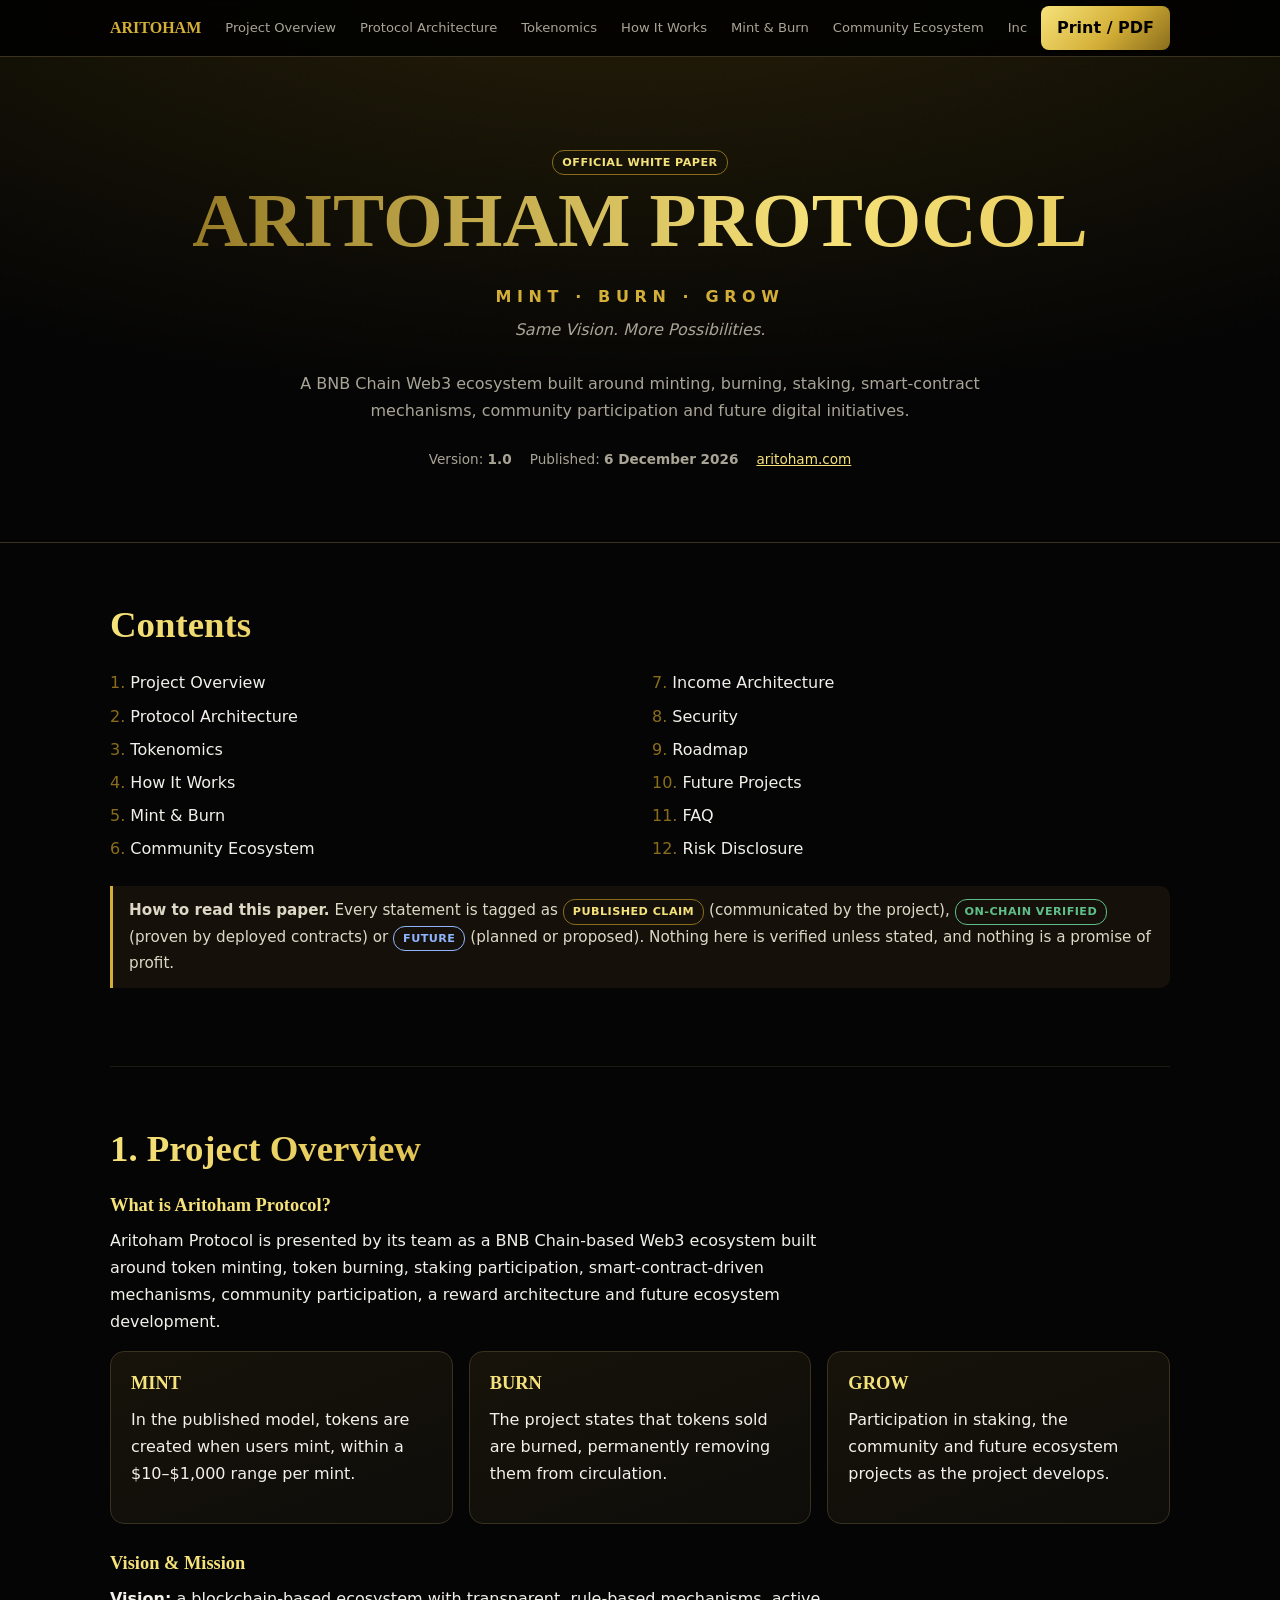
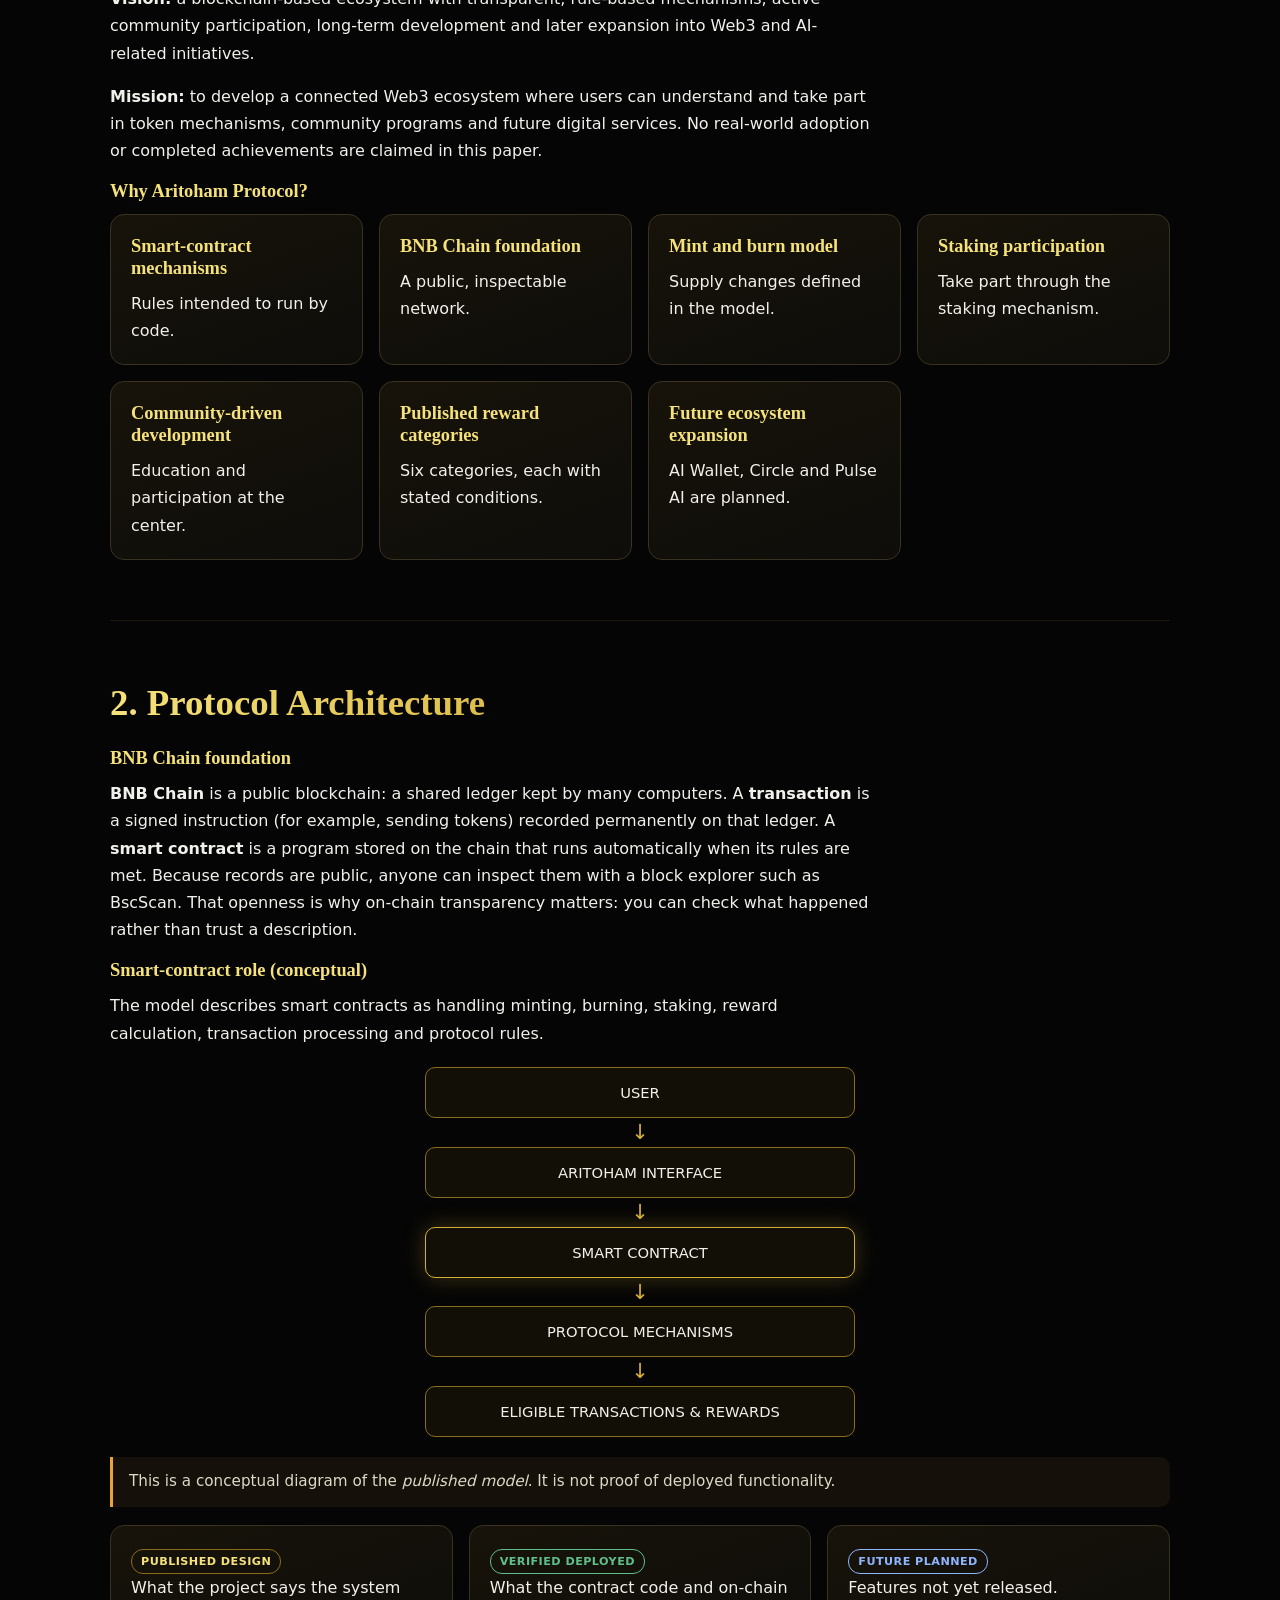
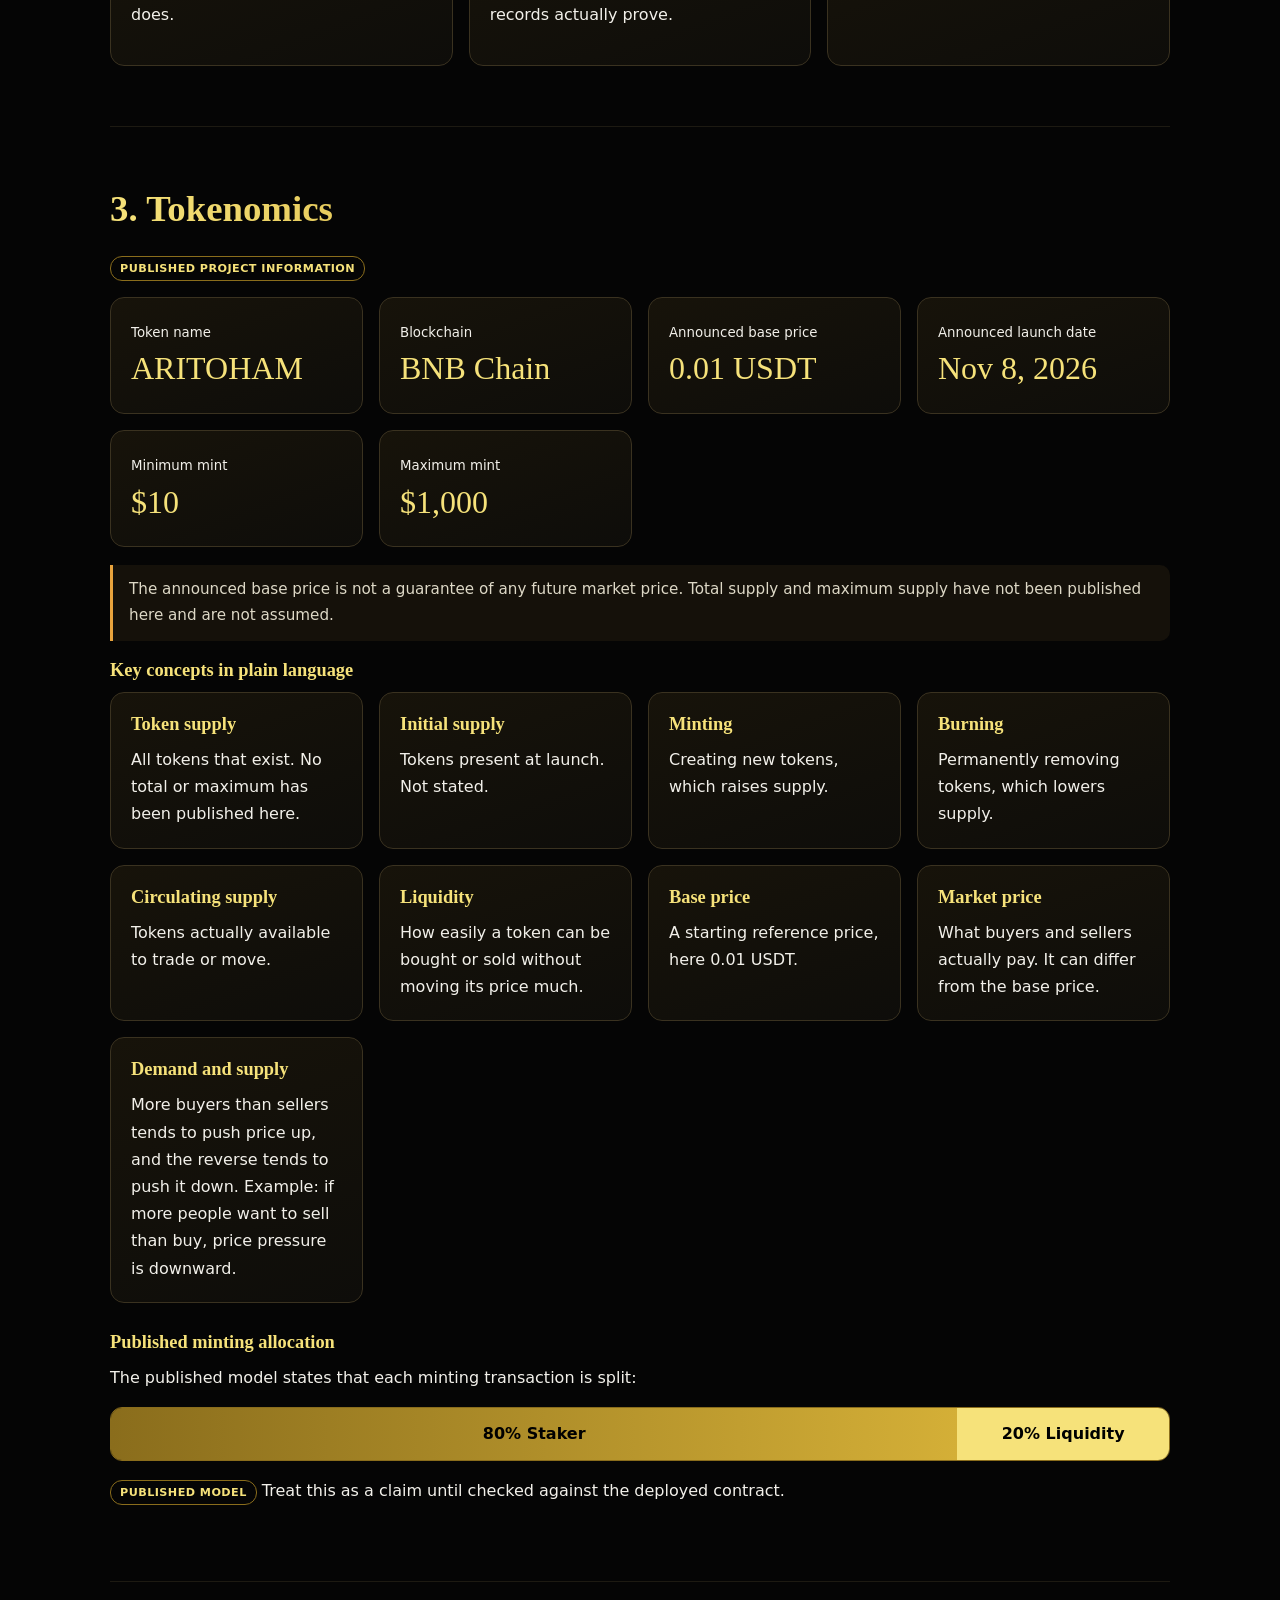
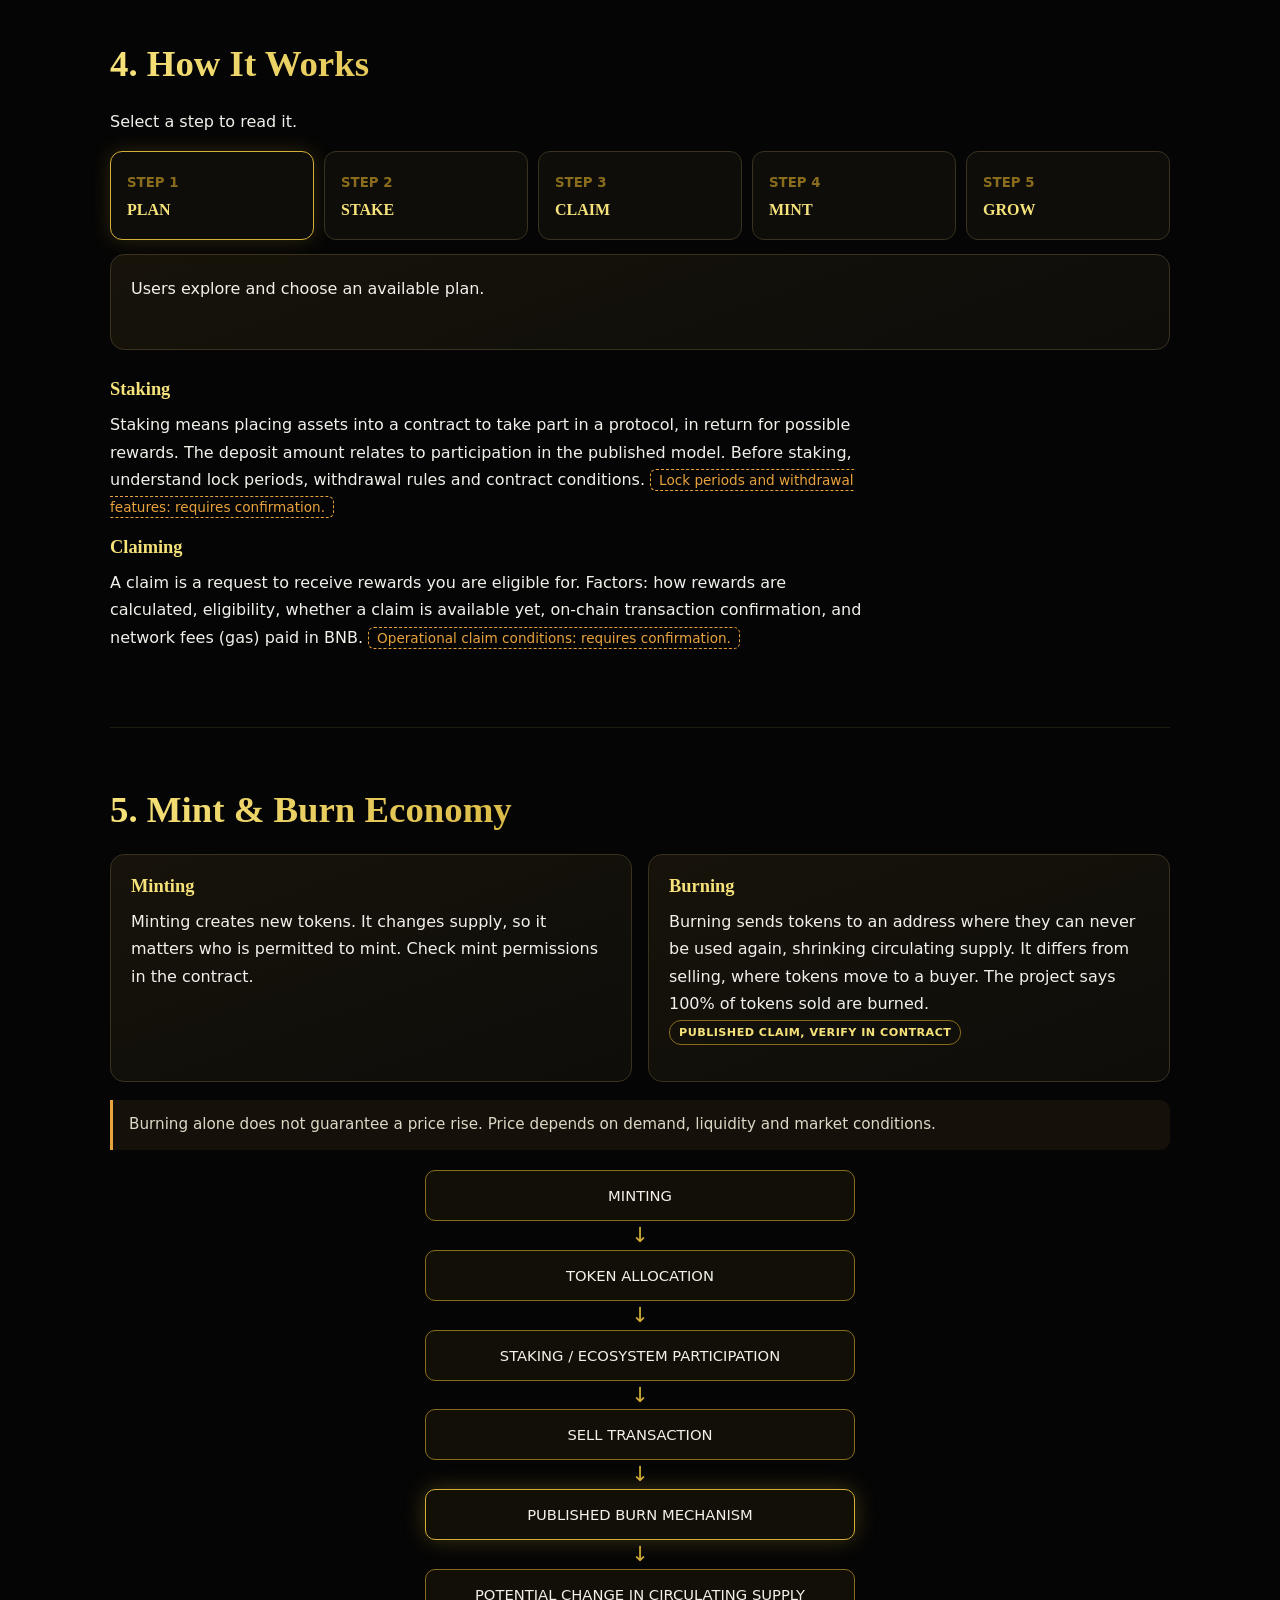
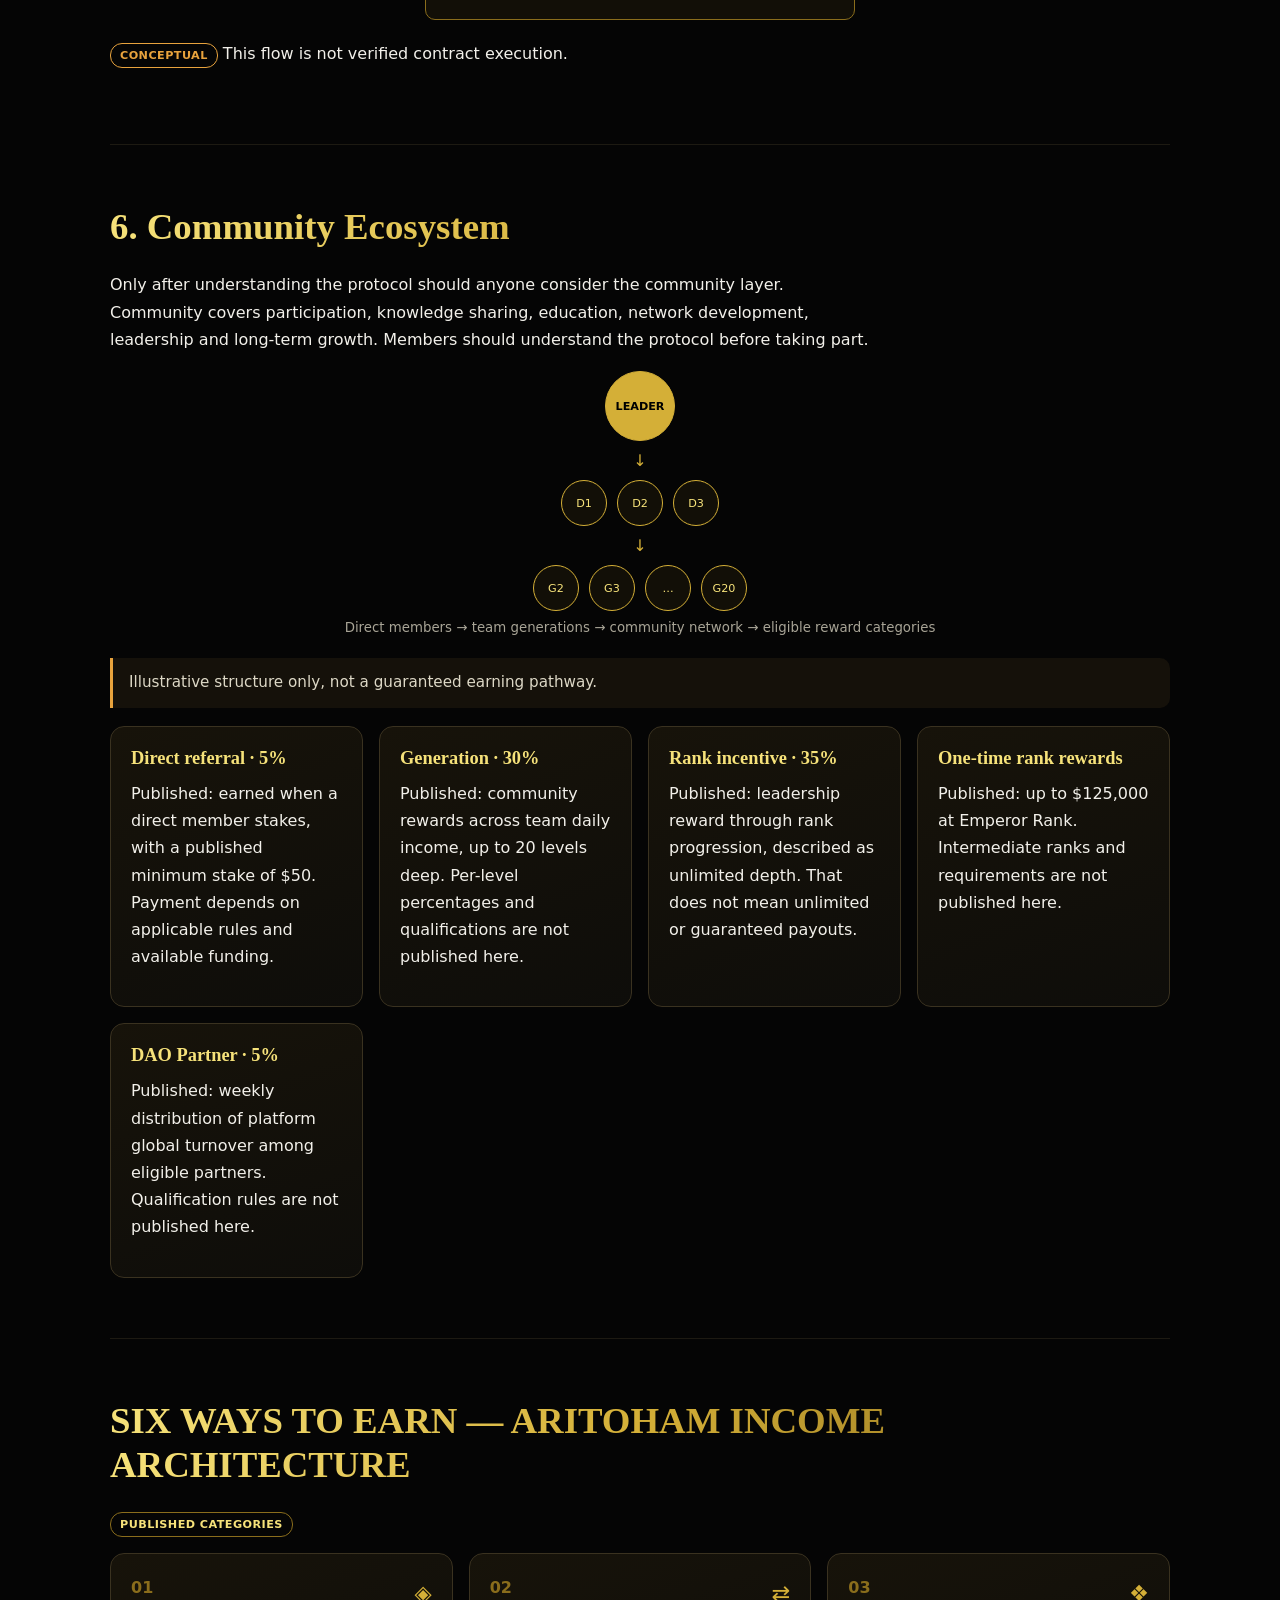
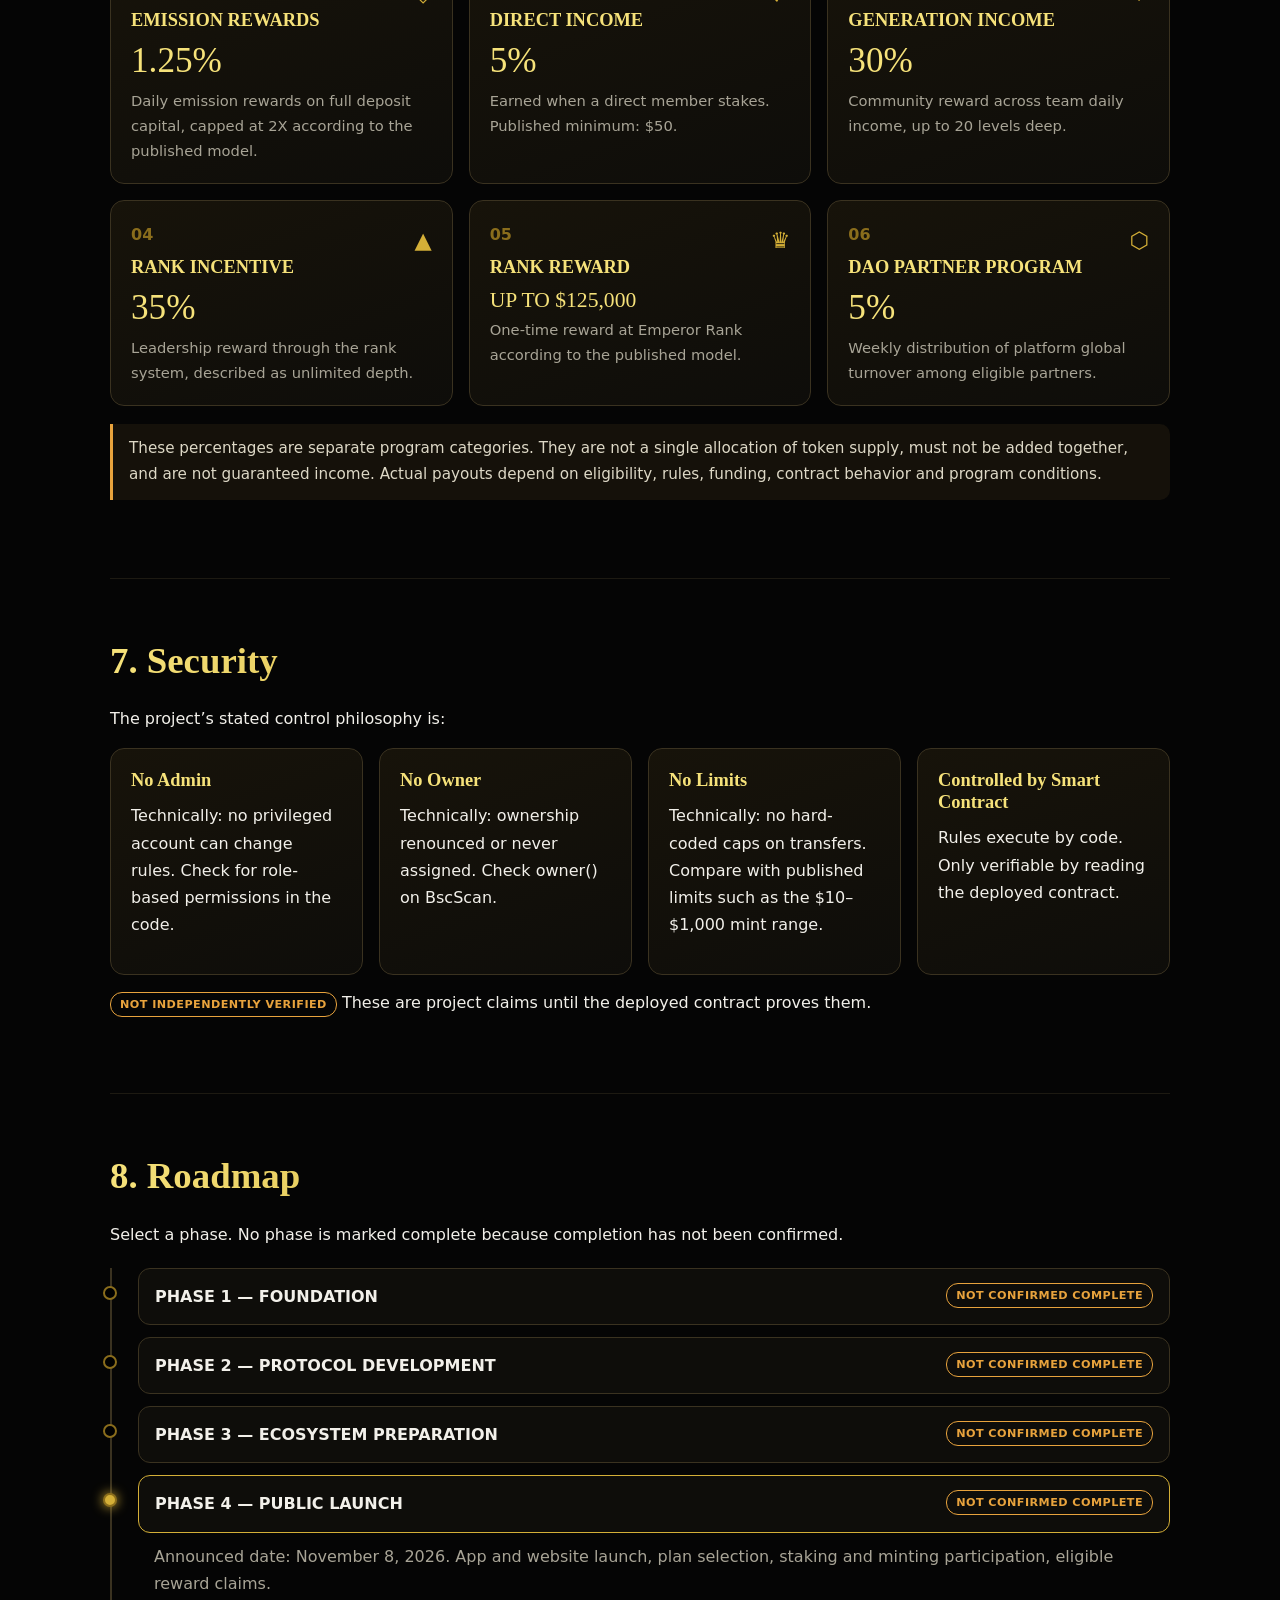
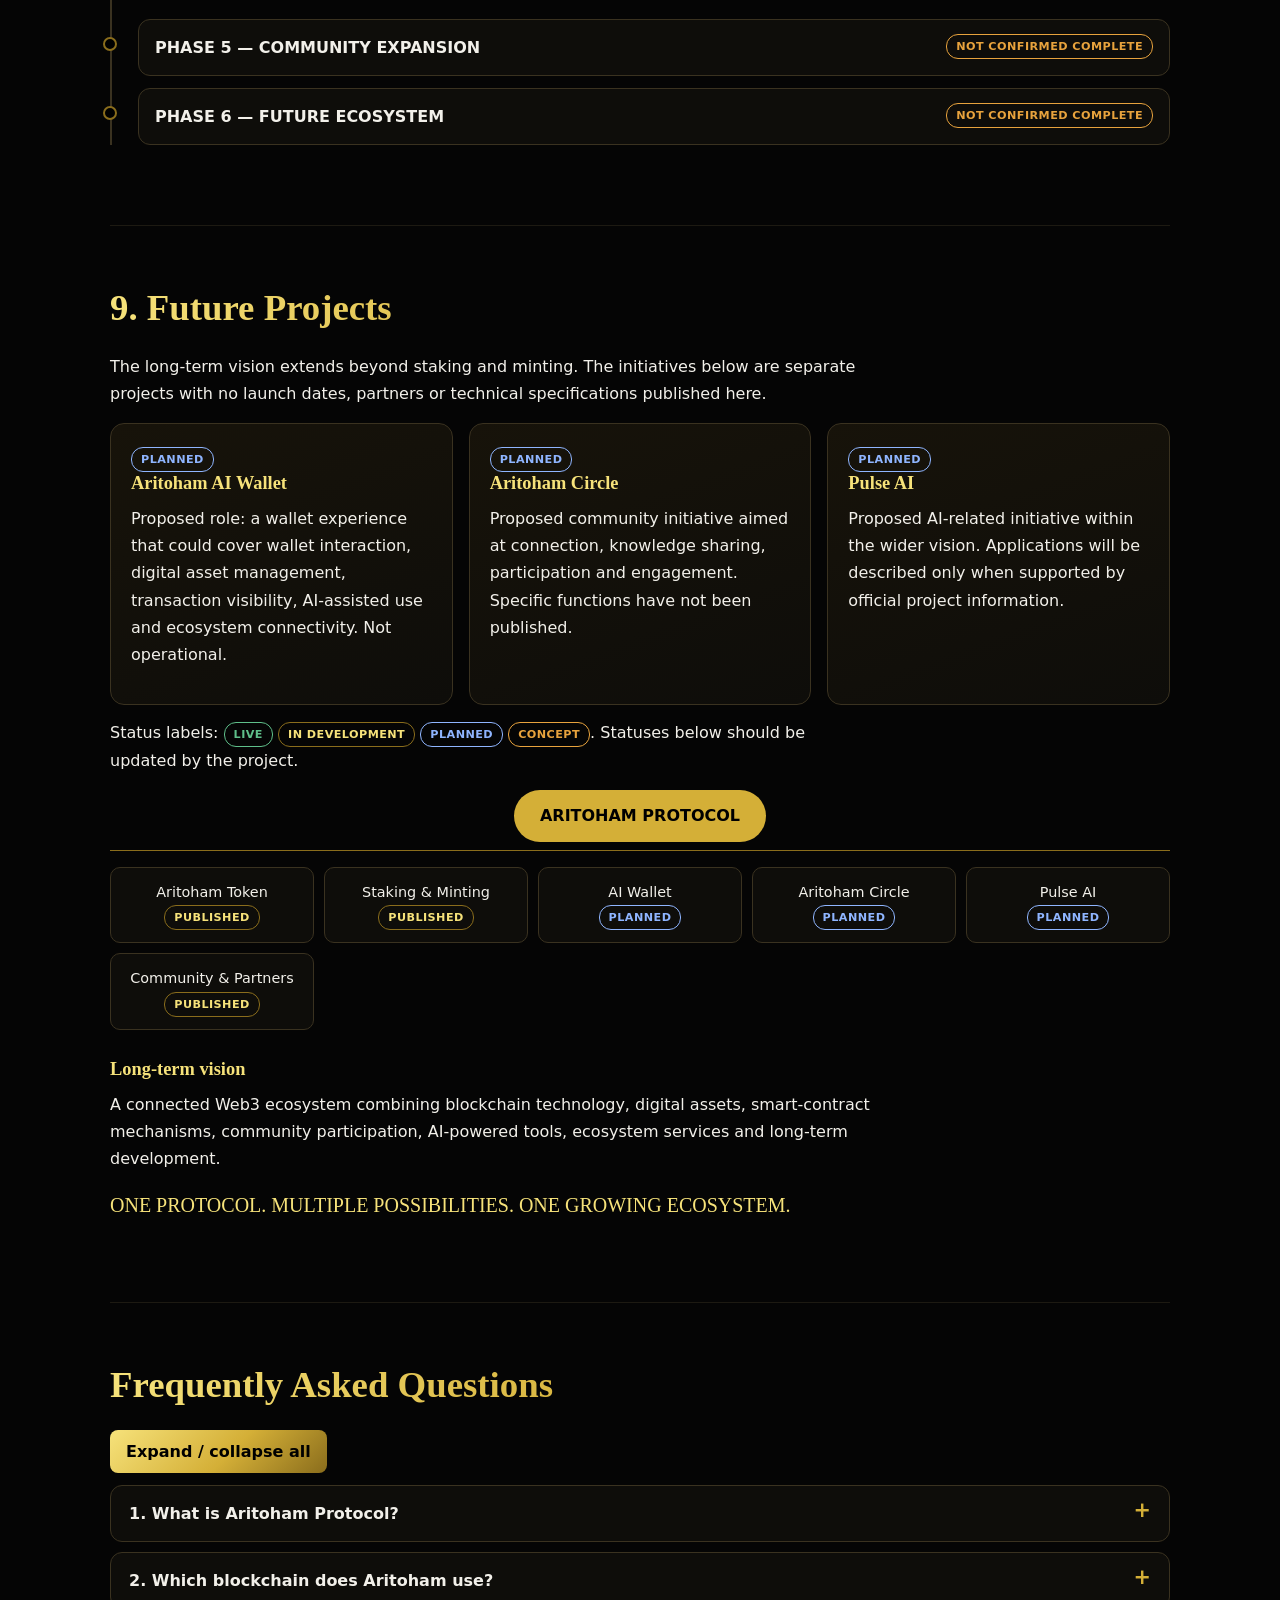
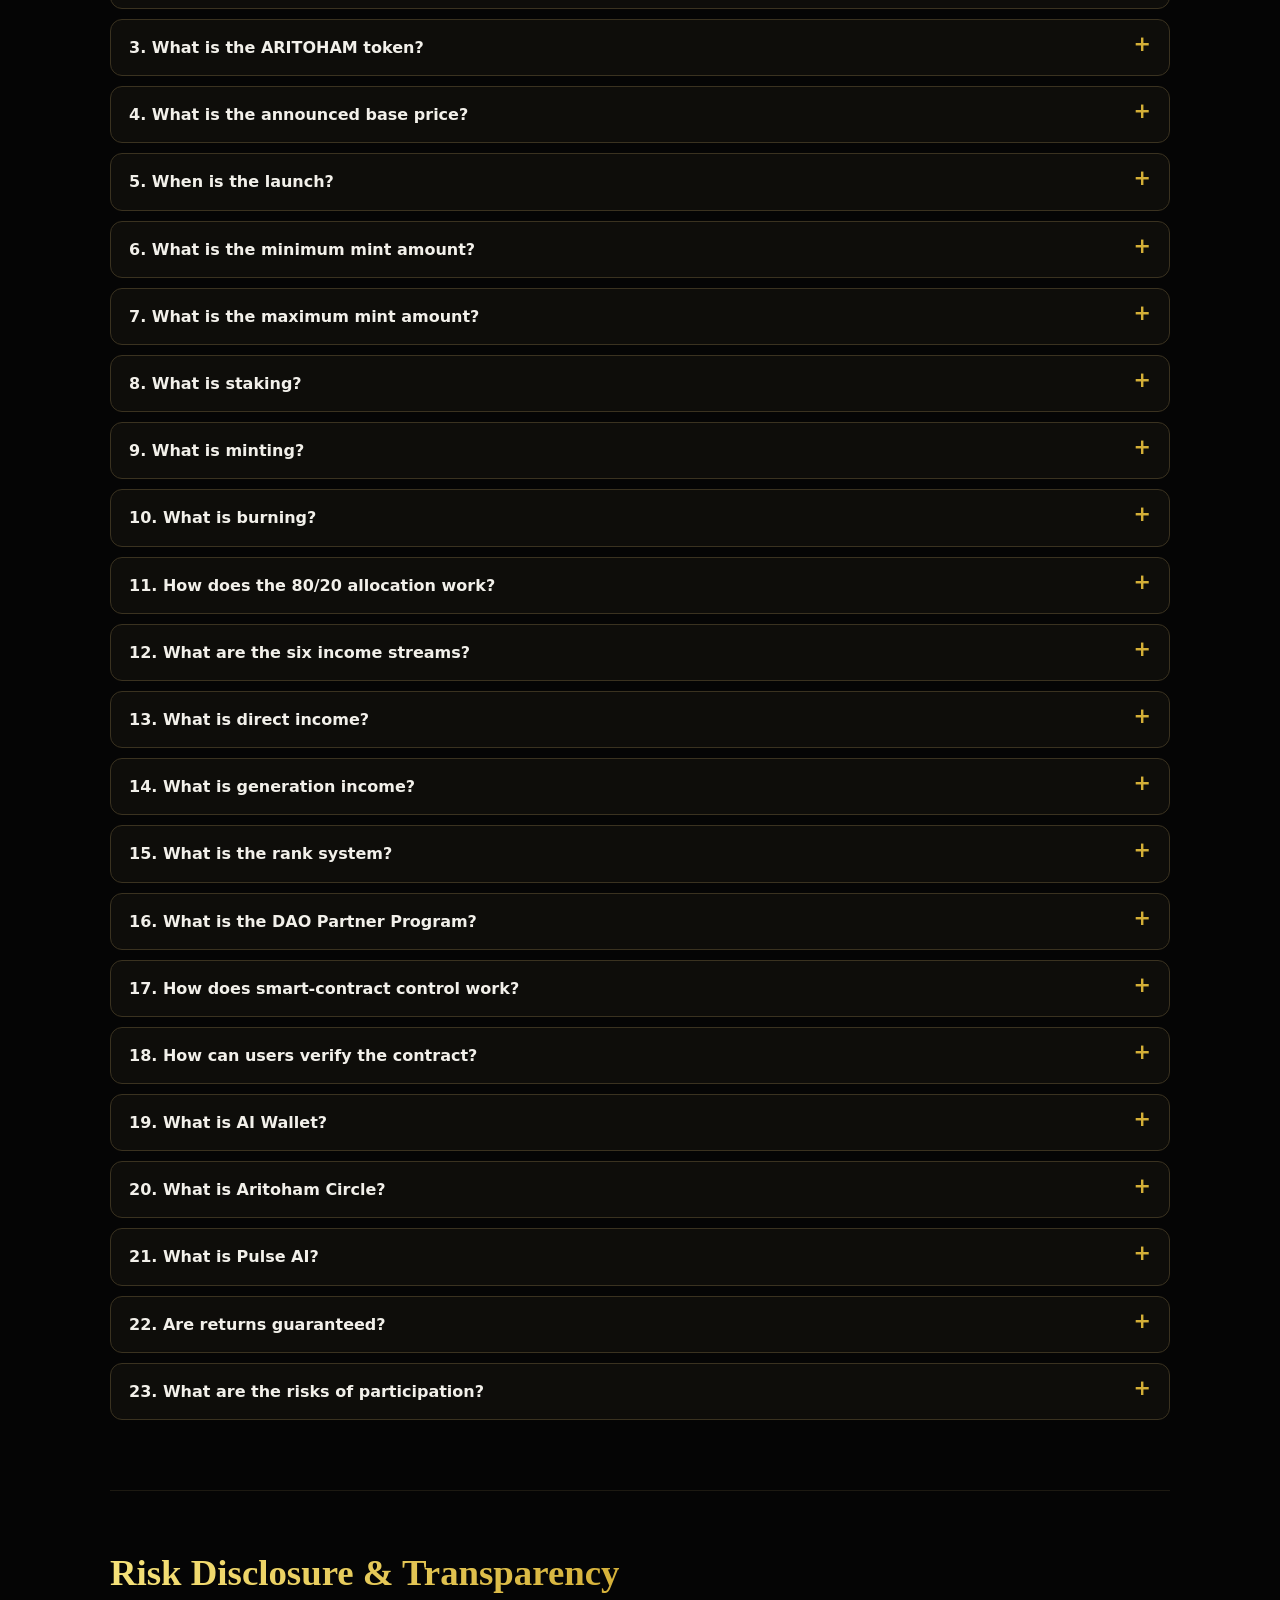
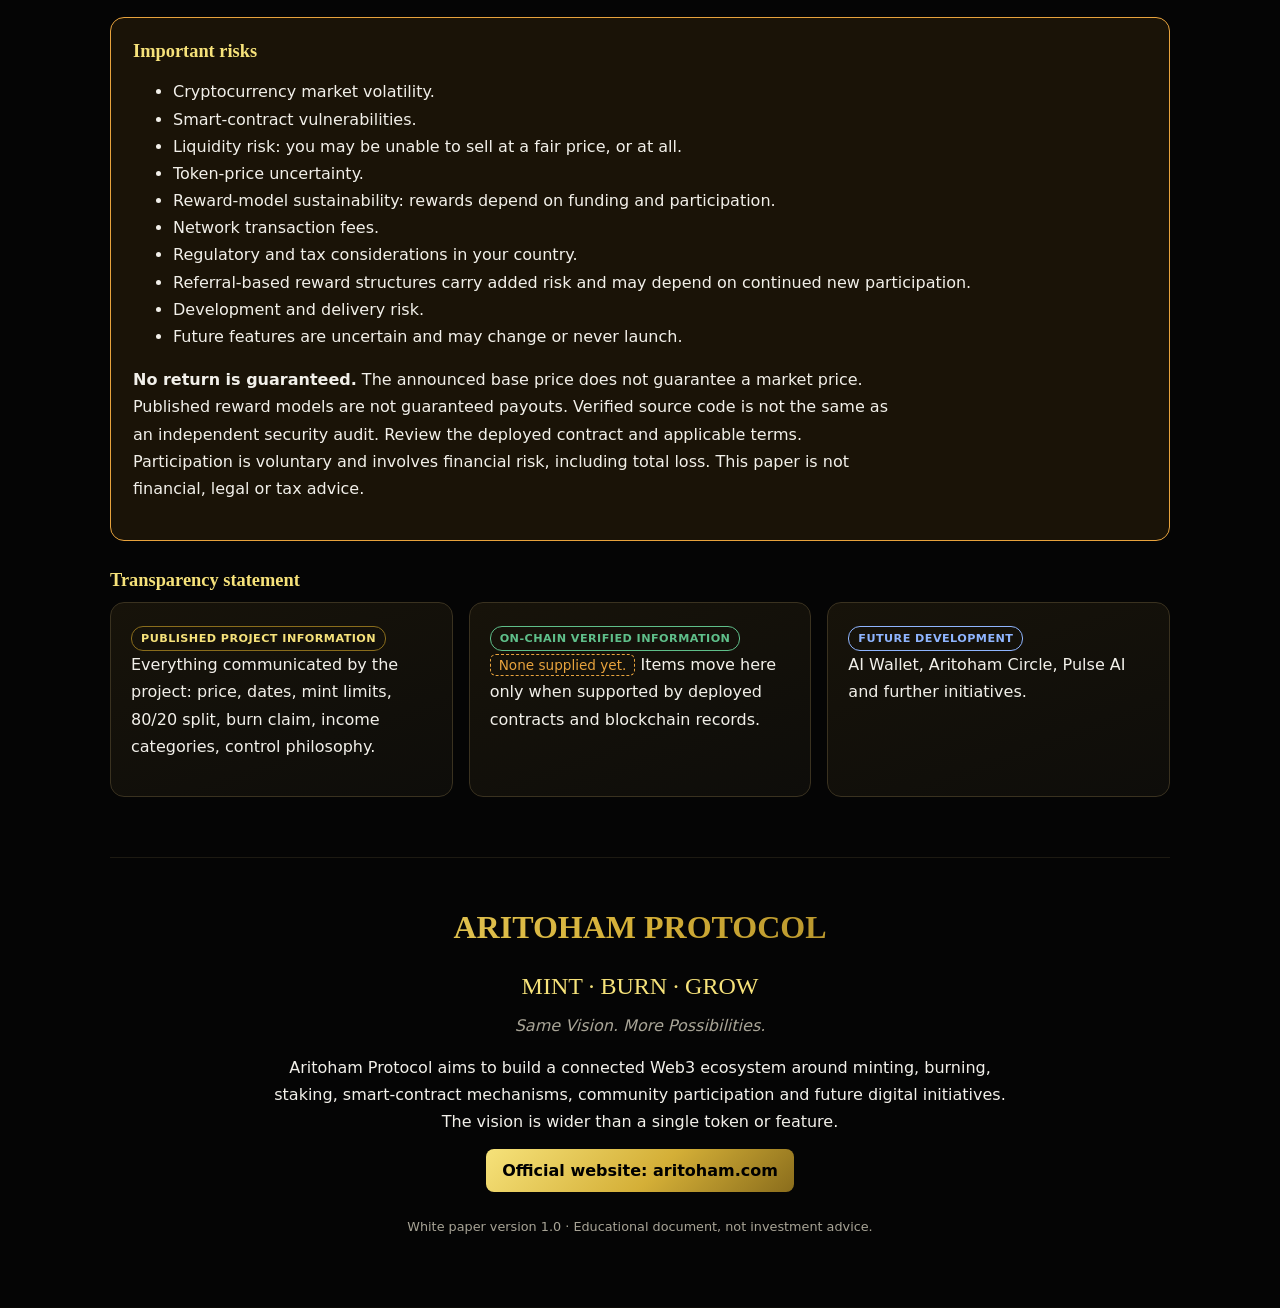
==== commit 416aa217: "white paper verified" ====
--- a/whitepaper.html
+++ b/whitepaper.html
@@ -773,7 +773,10 @@
             <p>Features not yet released.</p>
           </div>
         </div>
-        <h3 style="margin-top: 28px">Transparency &amp; verification</h3>
+
+        <!-- smart contract address  -->
+
+        <!-- <h3 style="margin-top: 28px">Transparency &amp; verification</h3>
         <p>
           Look up the contract on BscScan, read the verified source code, and
           review transactions. The fields below are placeholders until the
@@ -810,7 +813,7 @@
               <td><span class="ph">[if available]</span></td>
             </tr>
           </table>
-        </div>
+        </div> -->
       </section>
 
       <section id="tokenomics">
@@ -1064,8 +1067,8 @@
           <span class="badge b-warn">NOT INDEPENDENTLY VERIFIED</span> These are
           project claims until the deployed contract proves them.
         </p>
-        <h3>Verification checklist</h3>
-        <div class="card chk" id="chk"></div>
+        <!-- <h3>Verification checklist</h3>
+        <div class="card chk" id="chk"></div> -->
       </section>
 
       <section id="roadmap">
@@ -1467,9 +1470,9 @@
           "Independent audit report read, with scope and date",
           "Recent transactions match the published 80/20 split",
         ];
-        $("chk").innerHTML = CK.map(function (c, i) {
-          return '<label><input type="checkbox"> ' + c + "</label>";
-        }).join("");
+        // $("chk").innerHTML = CK.map(function (c, i) {
+        //   return '<label><input type="checkbox"> ' + c + "</label>";
+        // }).join("");
 
         var RM = [
           [
